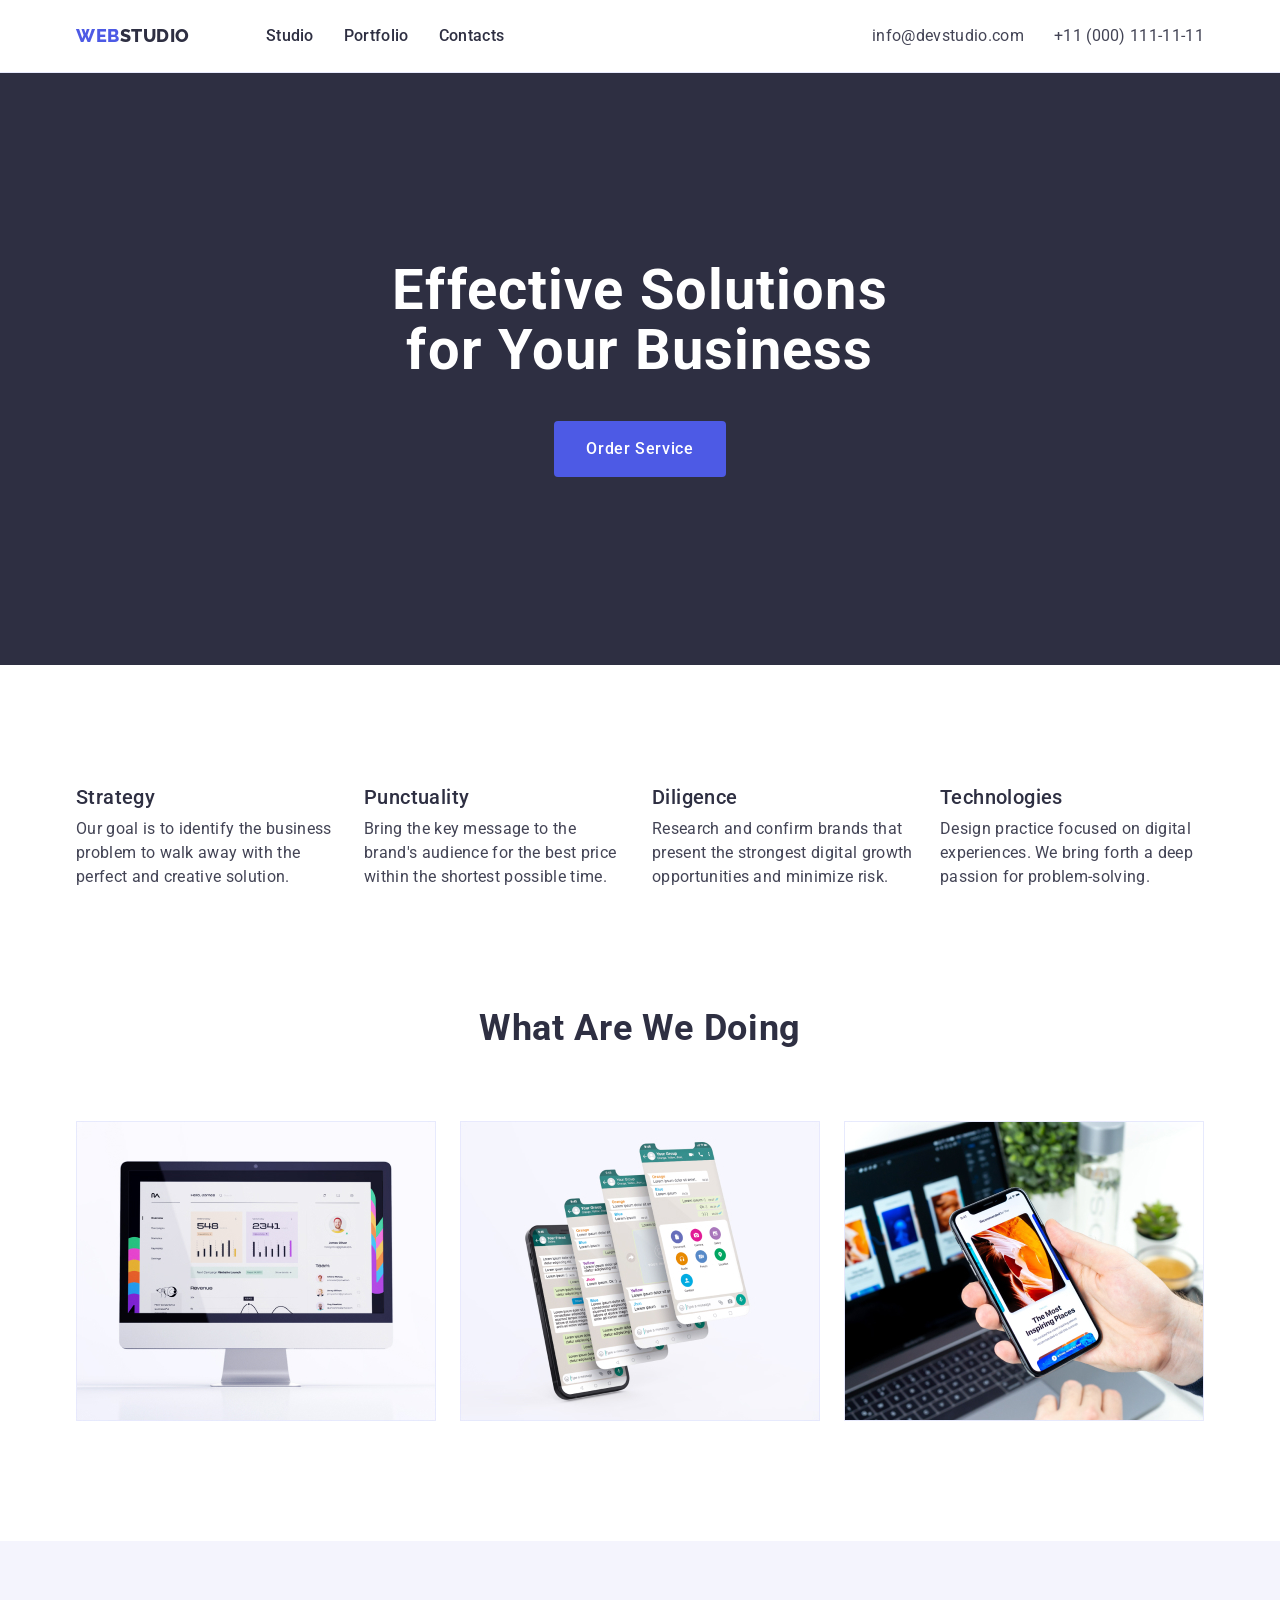
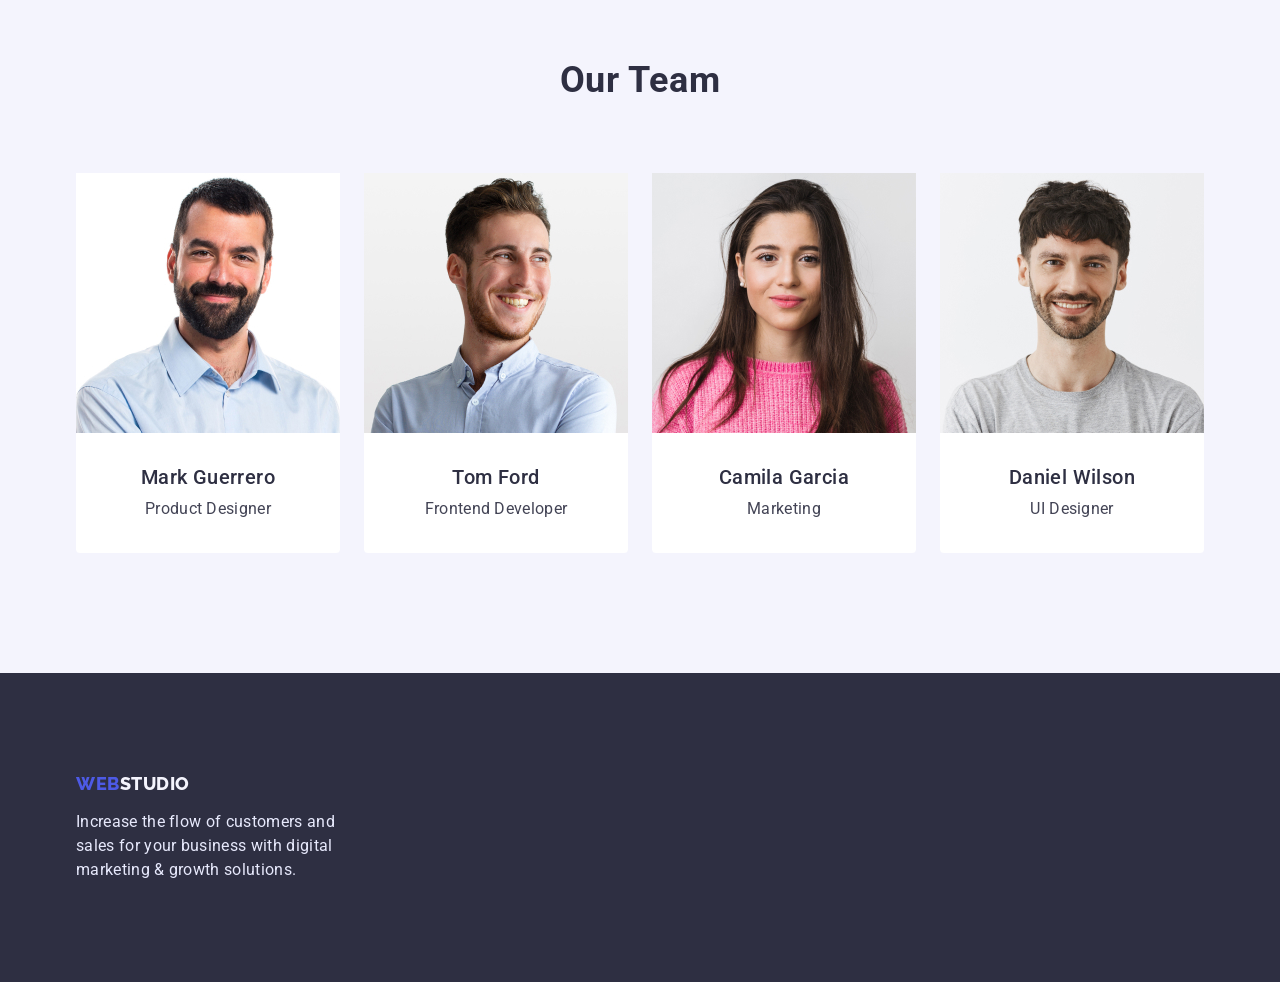
==== index.html @ c713b7e7 "0.1" ====
<!DOCTYPE html>
<html lang="en">
  <head>
    <meta charset="UTF-8" />
    <meta http-equiv="X-UA-Compatible" content="IE=edge" />
    <meta name="viewport" content="width=device-width, initial-scale=1.0" />
    <title>goit-markup-hw-03</title>
    <link rel="preconnect" href="https://fonts.googleapis.com" />
    <link rel="preconnect" href="https://fonts.gstatic.com" crossorigin />
    <link
      href="https://fonts.googleapis.com/css2?family=Raleway:wght@800&family=Roboto:wght@400;500;700;900&display=swap"
      rel="stylesheet"
    />
    <link
      rel="stylesheet"
      href="https://cdnjs.cloudflare.com/ajax/libs/modern-normalize/1.0.0/modern-normalize.min.css"
    />
    <link rel="stylesheet" href="./css/styles.css" />
  </head>
  <body>
    <!-- header -->
    <header class="header-styles header">
      <div class="container">
        <div class="header-container">
          <nav class="header-cont-nav">
            <a href="./index.html" class="logo-header"
              ><span class="logo-web">Web</span>Studio</a
            >
            <ul class="list-elements header-list-menu">
              <li>
                <a
                  href="./index.html"
                  class="navigation-link-styles header-nav-link"
                  >Studio</a
                >
              </li>
              <li>
                <a
                  href="./portfolio.html"
                  class="navigation-link-styles header-nav-link"
                  >Portfolio</a
                >
              </li>
              <li>
                <a href="" class="navigation-link-styles header-nav-link"
                  >Contacts</a
                >
              </li>
            </ul>
          </nav>
          <address>
            <ul class="list-elements header-list-menu">
              <li>
                <a href="mailto:info@devstudio.com" class="address-styles"
                  >info@devstudio.com</a
                >
              </li>
              <li>
                <a href="tel:+110001111111" class="address-styles"
                  >+11 (000) 111-11-11</a
                >
              </li>
            </ul>
          </address>
        </div>
      </div>
    </header>
    <!-- main -->
    <main>
      <!-- section one -->
      <section class="background-clr-sec-one section hero-sec-pos">
        <div class="container">
          <h1 class="hero-title">Effective Solutions for Your Business</h1>
          <button type="button" class="buttons buttons-hero-position">
            Order Service
          </button>
        </div>
      </section>
      <!-- section two -->
      <section class="section add-sec">
        <div class="container">
          <div class="section-two-container">
            <h2 class="title-section-two visually-hidden">Our advantages</h2>
            <ul class="list-elements sec-two-list">
              <li>
                <h3 class="heading-advantages title-sec-two-pos">Strategy</h3>
                <p class="description-advantages">
                  Our goal is to identify the business problem to walk away with
                  the perfect and creative solution.
                </p>
              </li>
              <li>
                <h3 class="heading-advantages title-sec-two-pos">
                  Punctuality
                </h3>
                <p class="description-advantages">
                  Bring the key message to the brand's audience for the best
                  price within the shortest possible time.
                </p>
              </li>
              <li>
                <h3 class="heading-advantages title-sec-two-pos">Diligence</h3>
                <p class="description-advantages">
                  Research and confirm brands that present the strongest digital
                  growth opportunities and minimize risk.
                </p>
              </li>
              <li>
                <h3 class="heading-advantages title-sec-two-pos">
                  Technologies
                </h3>
                <p class="description-advantages">
                  Design practice focused on digital experiences. We bring forth
                  a deep passion for problem-solving.
                </p>
              </li>
            </ul>
          </div>
        </div>
      </section>
      <!-- section three -->
      <section class="section">
        <div class="container">
          <h2 class="title-section-three">What are we doing</h2>
          <ul class="list-elements list-sec-three">
            <li>
              <img
                src="./images/rectangle-one-opt.jpg"
                alt="Web pages based on MacOS"
                width="360"
              />
            </li>
            <li>
              <img
                src="./images/rectangle-two-opt.jpg"
                alt="Mobile web pages"
                width="360"
              />
            </li>
            <li>
              <img
                src="./images/rectangle-three-opt.jpg"
                alt="Desktop web pages"
                width="360"
              />
            </li>
          </ul>
        </div>
      </section>
      <!-- section four  -->
      <section class="background-clr-sec-four section">
        <div class="container">
          <h2 class="title-section-four">Our Team</h2>
          <ul class="list-elements cards-team-list">
            <li class="team-cards-color">
              <img
                src="./images/mark-guerrero-opt.jpg"
                alt="Mark Guerrero"
                width="264"
              />
              <div class="team-cards-items">
                <h3 class="team-names">Mark Guerrero</h3>
                <p class="team-position">Product Designer</p>
              </div>
            </li>
            <li class="team-cards-color">
              <img src="./images/tom-ford-opt.jpg" alt="Tom Ford" width="264" />
              <div class="team-cards-items">
                <h3 class="team-names">Tom Ford</h3>
                <p class="team-position">Frontend Developer</p>
              </div>
            </li>
            <li class="team-cards-color">
              <img
                src="./images/camila-garcia-opt.jpg"
                alt="Camila Garcia"
                width="264"
              />
              <div class="team-cards-items">
                <h3 class="team-names">Camila Garcia</h3>
                <p class="team-position">Marketing</p>
              </div>
            </li>
            <li class="team-cards-color">
              <img
                src="./images/daniel-wilson-opt.jpg"
                alt="Daniel Wilson"
                width="264"
              />
              <div class="team-cards-items">
                <h3 class="team-names">Daniel Wilson</h3>
                <p class="team-position">UI Designer</p>
              </div>
            </li>
          </ul>
        </div>
      </section>
    </main>
    <!-- footer -->
    <footer class="background-clr-footer">
      <div class="container">
        <div class="footer-position">
          <a href="./index.html" class="logo-footer">
            <span class="logo-web">Web</span>Studio</a
          >

          <p class="footer-text">
            Increase the flow of customers and sales for your business with
            digital marketing & growth solutions.
          </p>
        </div>
      </div>
    </footer>
  </body>
</html>
---- css/styles.css ----
:root {
  --brand-background-color: #fff;
  --secondary-background-color: #2e2f42;
  --dark-logo-color: #2e2f42;
  --light-logo-color: #f4f4fd;
  --side-logo-color: #4d5ae5;
  --dark-bold-text-color: #2e2f42;
  --main-color-text: #434455;
  --hover-shift: #404bbf;
  --focus-shift: #404bbf;
  --light-text-color: #fff;
  --background-buttons-color: #4d5ae5;
  --background-color-team-cards: #fff;
  --footer-text-color: #e7e9fc;
  /* Portfolio */
  --background-btn-clr-portfolio: #f4f4fd;
  --clr-btn-portfolio: #4d5ae5;
}
/* body styles */
body {
  font-family: "Roboto", sans-serif;
  font-size: 16px;
  background-color: var(--brand-background-color);
  color: var(--main-color-text);
}

/* visually-hidden */
.visually-hidden {
  position: absolute;
  white-space: nowrap;
  width: 1px;
  height: 1px;
  overflow: hidden;
  border: 0;
  padding: 0;
  clip: rect(0 0 0 0);
  clip-path: inset(50%);
  margin: -1px;
}
/* header */

/* logo */
.logo-header {
  font-family: "Raleway", sans-serif;
  font-weight: 800;
  font-size: 18px;
  line-height: 1.33;
  color: var(--dark-logo-color);
  text-decoration: none;
  text-transform: uppercase;
  letter-spacing: 0.03em;
}
.logo-web {
  color: var(--side-logo-color);
}
.logo-footer {
  font-family: "Raleway", sans-serif;
  font-weight: 800;
  font-size: 18px;
  line-height: 1.17;
  color: var(--light-logo-color);
  text-decoration: none;
  text-transform: uppercase;
  letter-spacing: 0.03em;
}
/* list-elements */
.list-elements {
  list-style-type: none;
}
/* navigation-links */
.navigation-link-styles {
  color: var(--dark-bold-text-color);
  text-decoration: none;
  font-weight: 500;
  line-height: 1.5;
  letter-spacing: 0.02em;
}
.navigation-link-styles:hover {
  color: var(--hover-shift);
}
.navigation-link-styles:focus {
  color: var(--focus-shift);
}
/* header-address */
.address-styles {
  color: var(--main-color-text);
  font-style: normal;
  text-decoration: none;
  line-height: 1.5;
  letter-spacing: 0.02em;
}
.address-styles:hover {
  color: var(--hover-shift);
}
.address-styles:focus {
  color: var(--focus-shift);
}
/* section one */
.background-clr-sec-one {
  background-color: var(--secondary-background-color);
}
.hero-title {
  font-size: 56px;
  line-height: 1.07;
  font-weight: 700;
  color: var(--light-text-color);
  letter-spacing: 0.02em;
}
.buttons {
  background-color: var(--background-buttons-color);
  border-radius: 4px;
  border: none;
  color: var(--light-text-color);
  font-family: "Roboto", sans-serif;
  font-style: normal;
  font-size: 16px;
  line-height: 1.5;
  font-weight: 500;
  cursor: pointer;
  letter-spacing: 0.04em;
}
.buttons:hover {
  background-color: var(--hover-shift);
}
.buttons:focus {
  background-color: var(--focus-shift);
}
/* section two */
.title-section-two {
  font-weight: 700;
  color: var(--dark-bold-text-color);
  font-size: 36px;
  line-height: 1.11;
  text-transform: capitalize;
}
.heading-advantages {
  font-weight: 500;
  font-size: 20px;
  line-height: 1.2;
  color: var(--dark-bold-text-color);
  letter-spacing: 0.02em;
}
.description-advantages {
  letter-spacing: 0.02em;
  line-height: 1.5;
}
/* section three */
.title-section-three {
  font-weight: 700;
  color: var(--dark-bold-text-color);
  font-size: 36px;
  line-height: 1.11;
  letter-spacing: 0.02em;
  text-transform: capitalize;
}
/* section four */
.background-clr-sec-four {
  background-color: #f4f4fd;
}
.title-section-four {
  font-weight: 700;
  color: var(--dark-bold-text-color);
  font-size: 36px;
  line-height: 1.11;
  letter-spacing: 0.02em;
  text-transform: capitalize;
}
.team-names {
  font-weight: 500;
  font-size: 20px;
  line-height: 1.2;
  color: var(--dark-bold-text-color);
  letter-spacing: 0.02em;
}
.team-position {
  line-height: 1.5;
  letter-spacing: 0.02em;
}
.team-cards-color {
  background-color: var(--background-color-team-cards);
}
/* footer */
.background-clr-footer {
  background-color: var(--secondary-background-color);
}
.footer-text {
  color: var(--footer-text-color);
  letter-spacing: 0.02em;
  line-height: 1.5;
}

/* portfolio page */
.title-portfolio {
  font-weight: 700;
  color: var(--dark-bold-text-color);
  font-size: 36px;
  line-height: 1.11;
  letter-spacing: 0.02em;
}
.title-projects {
  font-weight: 500;
  font-size: 20px;
  line-height: 1.2;
  color: var(--dark-bold-text-color);
  letter-spacing: 0.02em;
}
.category-name-projects {
  letter-spacing: 0.02em;
  line-height: 1.5;
  color: var(--main-color-text);
}
.portfolio-links-cards {
  text-decoration: none;
}
.btn-portfolio {
  background-color: var(--background-btn-clr-portfolio);
  border-radius: 4px;
  border: 1px solid #e7e9fc;
  color: var(--clr-btn-portfolio);
  font-family: "Roboto", sans-serif;
  font-style: normal;
  font-size: 16px;
  line-height: 1.5;
  font-weight: 500;
  cursor: pointer;
  letter-spacing: 0.04em;
}
.btn-portfolio:hover {
  background-color: #404bbf;
  color: #fff;
  border-color: transparent;
}
.btn-portfolio:focus {
  background-color: #404bbf;
  color: #fff;
  border-color: transparent;
}

/* Location of elements on the page */

/* selectors styles */
p,
ul,
h1,
h2,
h3,
h4,
h5,
h6 {
  margin: 0;
  padding: 0;
}
/* container */
.container {
  margin: 0 auto;
  width: 100%;
  max-width: 1158px;
  padding: 0 15px;
}
.section {
  padding: 120px 0;
}
.add-sec {
  padding-bottom: 0px;
}
img {
  display: block;
  min-width: 100%;
  height: auto;
}
/* title */
.hero-title {
  margin-bottom: 48px;
}
.background-clr-sec-one {
  padding: 188px 0;
}
.title-section-three {
  margin-bottom: 72px;
}
.title-section-four {
  margin-bottom: 72px;
}
/* header-posiition */
.header {
  border-bottom: 1px solid #e7e9fc;
}
.header-container {
  display: flex;
  align-items: center;
}
.header-cont-nav {
  display: flex;
  align-items: center;
  flex-grow: 1;
  gap: 76px;
}
.header-list-menu {
  display: flex;
  gap: 30px;
}
.header-nav-link {
  padding: 24px 0;
  display: block;
}
/* hero-section-position */
.hero-title {
  margin: 0 auto;
  width: 496px;
}
.buttons-hero-position {
  margin-top: 40px;
  padding: 16px 32px;
}
.hero-sec-pos {
  text-align: center;
}
/* section-two-position */
.section-two-container {
  display: flex;
}
.sec-two-list {
  display: flex;
  gap: 24px;
}
.sec-two-list > li {
  flex-basis: calc((100% - 72px) / 4);
}
.title-sec-two-pos {
  margin-bottom: 8px;
}
/* section-three-position */
.list-sec-three {
  display: flex;
  gap: 24px;
}
.title-section-three {
  text-align: center;
}

/* section-four-position */
.title-section-four {
  text-align: center;
}
.cards-team-list {
  display: flex;
  gap: 24px;
  flex-wrap: wrap;
}
.team-cards-items {
  text-align: center;
  padding: 32px 16px;
}
.team-cards-color {
  border-radius: 0px 0px 4px 4px;
}
.team-names {
  margin-bottom: 8px;
}
/* footer-position */
.footer-text {
  width: 264px;
  margin-top: 16px;
}
.background-clr-footer {
  padding: 100px 0;
}

/* Portfolio-page*/
.portfilio-sec-pos {
  padding-top: 96px;
  padding-bottom: 120px;
}
.portfolio-list-buttons {
  display: flex;
  margin-bottom: 72px;
  gap: 24px;
  justify-content: center;
}
.btn-portfolio {
  padding: 12px 24px;
}
.portfolio-list-elem {
  display: flex;
  flex-wrap: wrap;
  row-gap: 48px;
  column-gap: 24px;
}
.port-list-elem-text {
  padding: 32px 0;
  padding-left: 16px;
  border: 1px solid #e7e9fc;
  border-top: 0px;
}
.title-projects {
  margin-bottom: 8px;
}
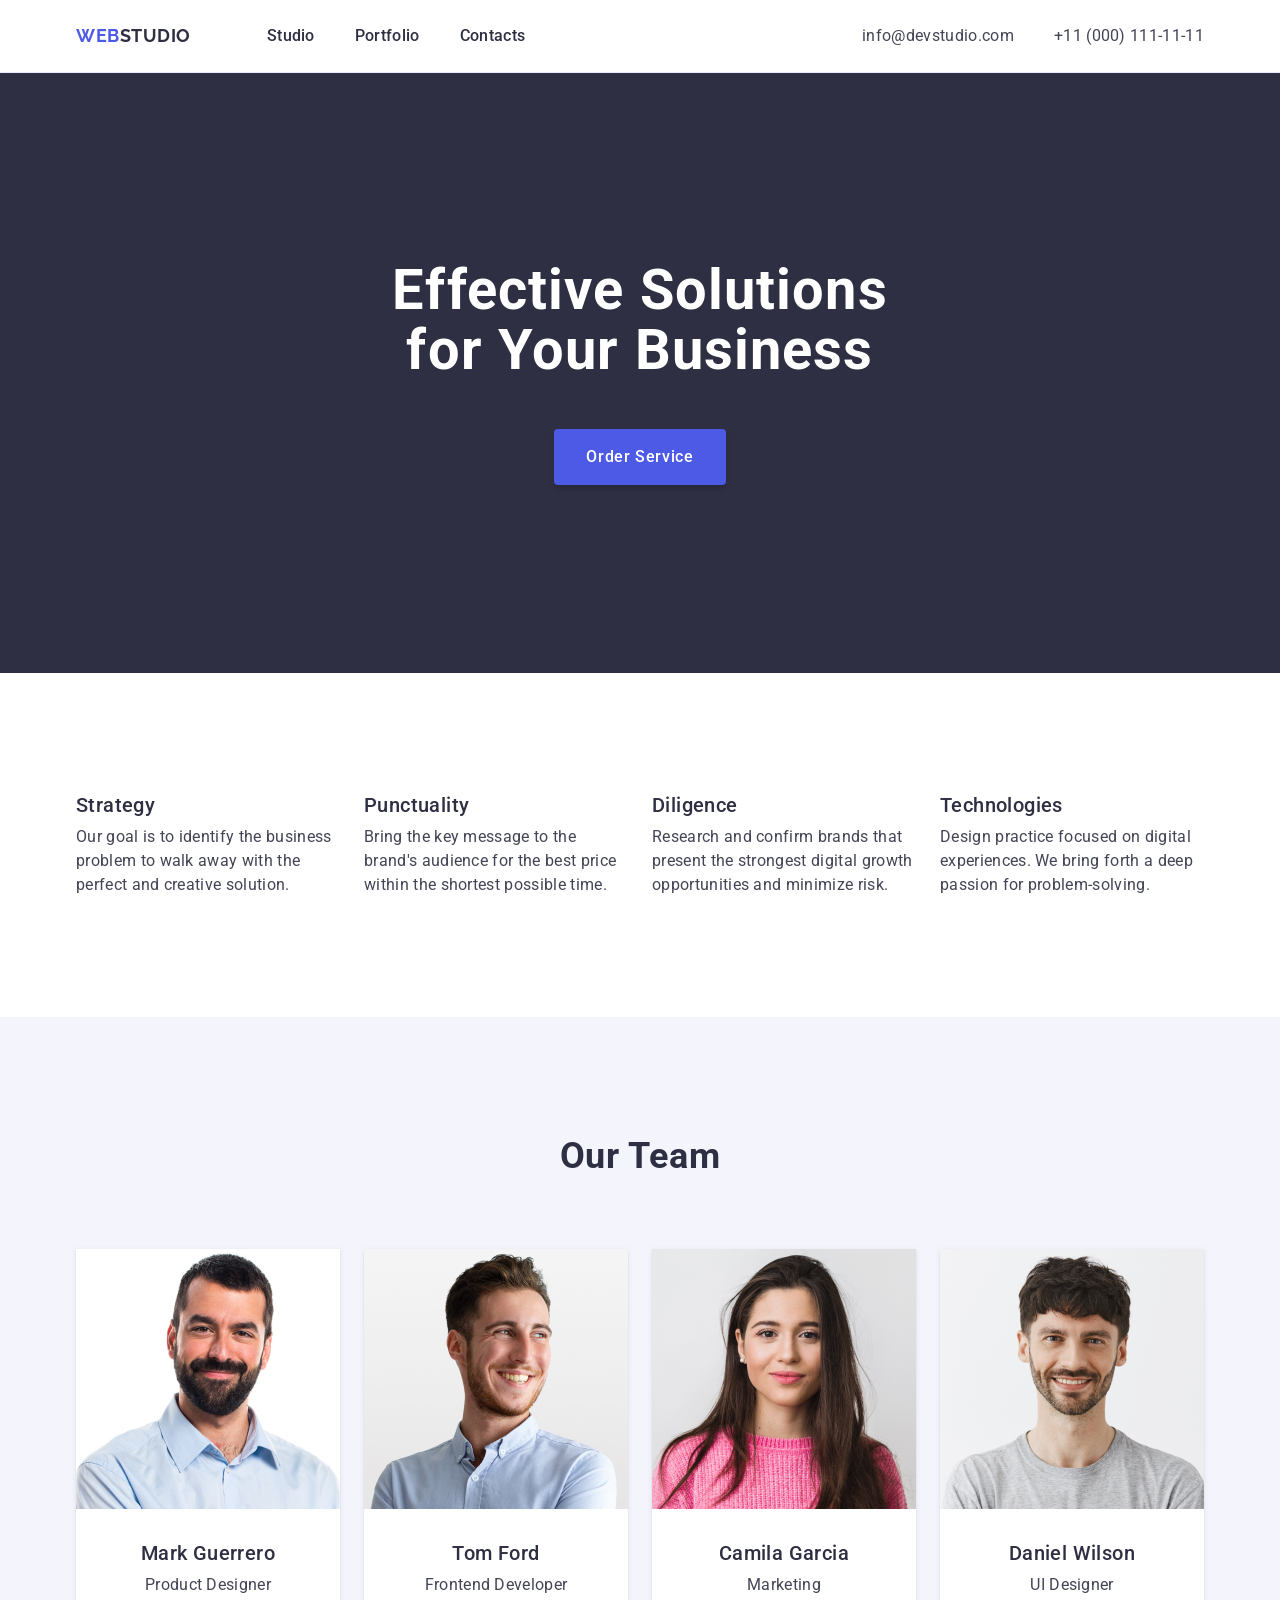
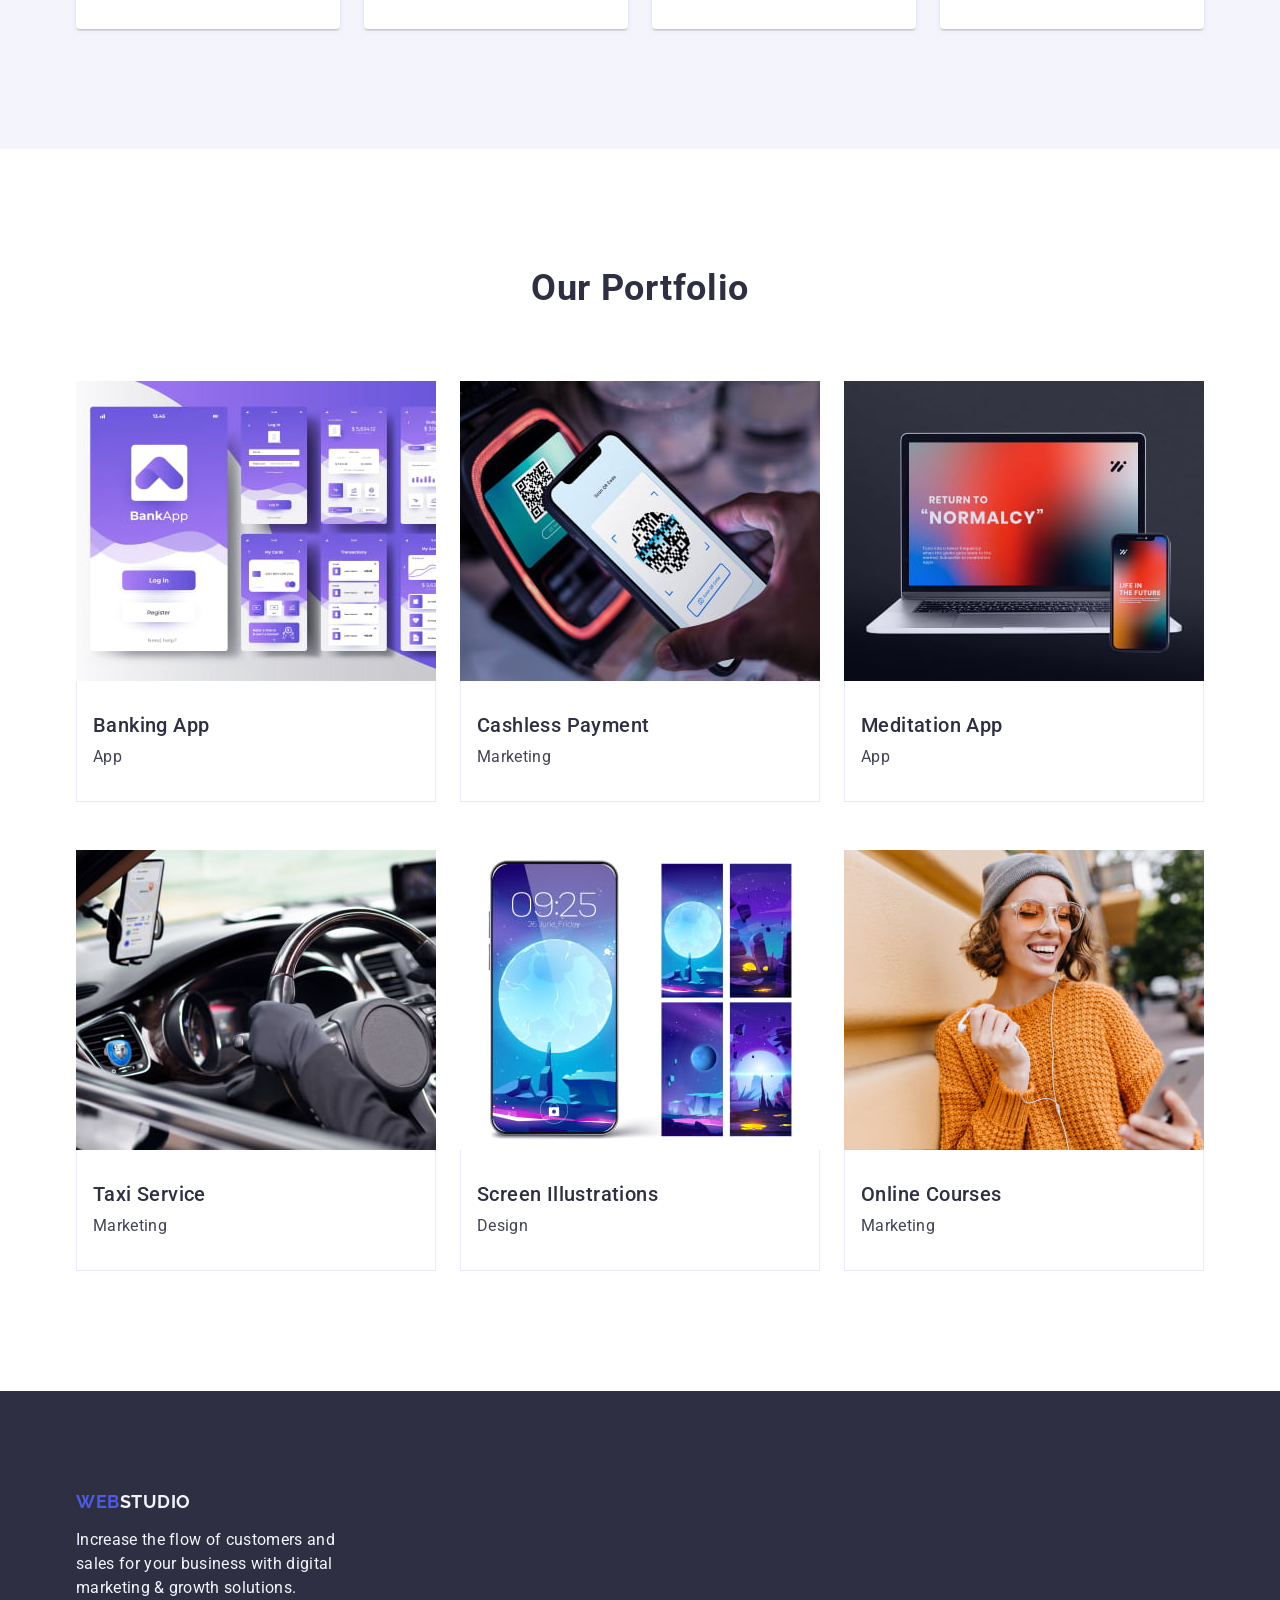
==== commit 78f41efc: "Initial commit" ====
--- a/index.html
+++ b/index.html
@@ -4,7 +4,7 @@
     <meta charset="UTF-8" />
     <meta http-equiv="X-UA-Compatible" content="IE=edge" />
     <meta name="viewport" content="width=device-width, initial-scale=1.0" />
-    <title>goit-markup-hw-03</title>
+    <title>goit-markup-hw-02</title>
     <link rel="preconnect" href="https://fonts.googleapis.com" />
     <link rel="preconnect" href="https://fonts.gstatic.com" crossorigin />
     <link
@@ -19,196 +19,226 @@
   </head>
   <body>
     <!-- header -->
-    <header class="header-styles header">
-      <div class="container">
-        <div class="header-container">
-          <nav class="header-cont-nav">
-            <a href="./index.html" class="logo-header"
-              ><span class="logo-web">Web</span>Studio</a
-            >
-            <ul class="list-elements header-list-menu">
-              <li>
-                <a
-                  href="./index.html"
-                  class="navigation-link-styles header-nav-link"
-                  >Studio</a
-                >
-              </li>
-              <li>
-                <a
-                  href="./portfolio.html"
-                  class="navigation-link-styles header-nav-link"
-                  >Portfolio</a
-                >
-              </li>
-              <li>
-                <a href="" class="navigation-link-styles header-nav-link"
-                  >Contacts</a
-                >
-              </li>
-            </ul>
-          </nav>
-          <address>
-            <ul class="list-elements header-list-menu">
-              <li>
-                <a href="mailto:info@devstudio.com" class="address-styles"
-                  >info@devstudio.com</a
-                >
-              </li>
-              <li>
-                <a href="tel:+110001111111" class="address-styles"
-                  >+11 (000) 111-11-11</a
-                >
-              </li>
-            </ul>
-          </address>
-        </div>
-      </div>
+    <header class="header-styles">
+     <div class="container header-container"> 
+    <nav class="header-nav">
+      <a href="./index.html" class="logo-header logo-style-header"
+        >Web<span class="logo-web">Studio</span></a
+      >
+      <ul class="list-elements nav-list">
+        <li>
+          <a href="./index.html" class="navigation-link-styles nav-link-list">Studio</a>
+        </li>
+        <li>
+          <a href="" class="navigation-link-styles nav-link-list"
+            >Portfolio</a
+          >
+        </li>
+        <li><a href="" class="navigation-link-styles nav-link-list">Contacts</a></li>
+      </ul>
+    </nav>
+    <address class="address-style">
+      <ul class="list-elements address-list">
+        <li>
+          <a href="mailto:info@devstudio.com" class="address-styles"
+            >info@devstudio.com</a
+          >
+        </li>
+        <li>
+          <a href="tel:+110001111111" class="address-styles"
+            >+11 (000) 111-11-11</a
+          >
+        </li>
+      </ul>
+    </address></div>
     </header>
     <!-- main -->
     <main>
       <!-- section one -->
-      <section class="background-clr-sec-one section hero-sec-pos">
+      <section class="background-clr-sec-one section-hero-position">
         <div class="container">
-          <h1 class="hero-title">Effective Solutions for Your Business</h1>
-          <button type="button" class="buttons buttons-hero-position">
-            Order Service
-          </button>
+          <h1 class="hero-title hero-margin">Effective Solutions for Your Business</h1>
+          <button type="button" class="buttons style-but">Order Service</button>
         </div>
       </section>
       <!-- section two -->
-      <section class="section add-sec">
+      <section class="section">
+        <div class="container cont-sec-two">
+          <h2 class="visually-hidden">Our advantages</h2>
+        <ul class="list-elements sec-two-list">
+          <li class="list-section-two">
+            <h3 class="heading-advantages">Strategy</h3>
+            <p class="description-advantages">
+              Our goal is to identify the business problem to walk away with the
+              perfect and creative solution.
+            </p>
+          </li>
+          <li class="list-section-two">
+            <h3 class="heading-advantages">Punctuality</h3>
+            <p class="description-advantages">
+              Bring the key message to the brand's audience for the best price
+              within the shortest possible time.
+            </p>
+          </li>
+          <li class="list-section-two">
+            <h3 class="heading-advantages">Diligence</h3>
+            <p class="description-advantages">
+              Research and confirm brands that present the strongest digital
+              growth opportunities and minimize risk.
+            </p>
+          </li>
+          <li class="list-section-two">
+            <h3 class="heading-advantages">Technologies</h3>
+            <p class="description-advantages">
+              Design practice focused on digital experiences. We bring forth a
+              deep passion for problem-solving.
+            </p>
+          </li>
+        </ul>
+        </div>
+      </section>
+      <!-- section three  -->
+      <section class="background-clr-sec-three section">
         <div class="container">
-          <div class="section-two-container">
-            <h2 class="title-section-two visually-hidden">Our advantages</h2>
-            <ul class="list-elements sec-two-list">
-              <li>
-                <h3 class="heading-advantages title-sec-two-pos">Strategy</h3>
-                <p class="description-advantages">
-                  Our goal is to identify the business problem to walk away with
-                  the perfect and creative solution.
-                </p>
-              </li>
-              <li>
-                <h3 class="heading-advantages title-sec-two-pos">
-                  Punctuality
-                </h3>
-                <p class="description-advantages">
-                  Bring the key message to the brand's audience for the best
-                  price within the shortest possible time.
-                </p>
-              </li>
-              <li>
-                <h3 class="heading-advantages title-sec-two-pos">Diligence</h3>
-                <p class="description-advantages">
-                  Research and confirm brands that present the strongest digital
-                  growth opportunities and minimize risk.
-                </p>
-              </li>
-              <li>
-                <h3 class="heading-advantages title-sec-two-pos">
-                  Technologies
-                </h3>
-                <p class="description-advantages">
-                  Design practice focused on digital experiences. We bring forth
-                  a deep passion for problem-solving.
-                </p>
-              </li>
-            </ul>
-          </div>
+          <h2 class="title-section-three sec-three-pos">Our Team</h2>
+        <ul class="list-elements list-card-team">
+          <li class="team-cards-color">
+            <img
+              src="./images/mark-guerrero-opt.jpg"
+              alt="Mark Guerrero"
+              width="264"
+            />
+            <div class="text-under-team-card">
+              <h3 class="team-names">Mark Guerrero</h3>
+              <p class="team-text">Product Designer</p>
+            </div>
+          </li>
+          <li class="team-cards-color">
+            <img src="./images/tom-ford-opt.jpg" alt="Tom Ford" width="264" />
+            <div class="text-under-team-card">
+              <h3 class="team-names">Tom Ford</h3>
+              <p class="team-text">Frontend Developer</p>
+            </div>
+          </li>
+          <li class="team-cards-color">
+            <img
+              src="./images/camila-garcia-opt.jpg"
+              alt="Camila Garcia"
+              width="264"
+            />
+            <div class="text-under-team-card">
+              <h3 class="team-names">Camila Garcia</h3>
+              <p class="team-text">Marketing</p>
+            </div>
+          </li>
+          <li class="team-cards-color">
+            <img
+              src="./images/daniel-wilson-opt.jpg"
+              alt="Daniel Wilson"
+              width="264"
+            />
+            <div class="text-under-team-card">
+              <h3 class="team-names">Daniel Wilson</h3>
+              <p class="team-text">UI Designer</p>
+            </div>
+          </li>
+        </ul>
         </div>
       </section>
-      <!-- section three -->
+      <!-- section four -->
       <section class="section">
         <div class="container">
-          <h2 class="title-section-three">What are we doing</h2>
-          <ul class="list-elements list-sec-three">
-            <li>
-              <img
-                src="./images/rectangle-one-opt.jpg"
-                alt="Web pages based on MacOS"
-                width="360"
-              />
-            </li>
-            <li>
-              <img
-                src="./images/rectangle-two-opt.jpg"
-                alt="Mobile web pages"
-                width="360"
-              />
-            </li>
-            <li>
-              <img
-                src="./images/rectangle-three-opt.jpg"
-                alt="Desktop web pages"
-                width="360"
-              />
-            </li>
-          </ul>
-        </div>
-      </section>
-      <!-- section four  -->
-      <section class="background-clr-sec-four section">
-        <div class="container">
-          <h2 class="title-section-four">Our Team</h2>
-          <ul class="list-elements cards-team-list">
-            <li class="team-cards-color">
-              <img
-                src="./images/mark-guerrero-opt.jpg"
-                alt="Mark Guerrero"
-                width="264"
-              />
-              <div class="team-cards-items">
-                <h3 class="team-names">Mark Guerrero</h3>
-                <p class="team-position">Product Designer</p>
-              </div>
-            </li>
-            <li class="team-cards-color">
-              <img src="./images/tom-ford-opt.jpg" alt="Tom Ford" width="264" />
-              <div class="team-cards-items">
-                <h3 class="team-names">Tom Ford</h3>
-                <p class="team-position">Frontend Developer</p>
-              </div>
-            </li>
-            <li class="team-cards-color">
-              <img
-                src="./images/camila-garcia-opt.jpg"
-                alt="Camila Garcia"
-                width="264"
-              />
-              <div class="team-cards-items">
-                <h3 class="team-names">Camila Garcia</h3>
-                <p class="team-position">Marketing</p>
-              </div>
-            </li>
-            <li class="team-cards-color">
-              <img
-                src="./images/daniel-wilson-opt.jpg"
-                alt="Daniel Wilson"
-                width="264"
-              />
-              <div class="team-cards-items">
-                <h3 class="team-names">Daniel Wilson</h3>
-                <p class="team-position">UI Designer</p>
-              </div>
-            </li>
-          </ul>
-        </div>
+          <h2 class="title-portfolio title-section-four">Our Portfolio</h2>
+        <ul class="list-elements portfolio-list-elem">
+          <li class="list-section-four">
+          
+              <img
+                src="./images/portfolio/project-card-one-opt.jpg"
+                alt="Banking App"
+                width="360"
+                height="300"
+              />
+              <div class="text-under-portfolio-card">
+                <h3 class="title-projects">Banking App</h3>
+                <p class="category-name-projects">App</p>
+              </div>
+        
+          </li>
+          <li class="list-section-four">
+            
+              <img
+                src="./images/portfolio/project-card-two-opt.jpg"
+                alt="Cashless Payment"
+                width="360"
+                height="300"
+              />
+              <div class="text-under-portfolio-card">
+                <h3 class="title-projects">Cashless Payment</h3>
+                <p class="category-name-projects">Marketing</p>
+              </div>
+          </li>
+          <li class="list-section-four">
+              <img
+                src="./images/portfolio/project-card-three-opt.jpg"
+                alt="Meditaion App"
+                width="360"
+                height="300"
+              />
+              <div class="text-under-portfolio-card">
+                <h3 class="title-projects">Meditation App</h3>
+                <p class="category-name-projects">App</p>
+              </div>
+          </li>
+          <li class="list-section-four">
+              <img
+                src="./images/portfolio/project-card-four-opt.jpg"
+                alt="Taxi Service"
+                width="360"
+                height="300"
+              />
+              <div class="text-under-portfolio-card">
+                <h3 class="title-projects">Taxi Service</h3>
+                <p class="category-name-projects">Marketing</p>
+              </div>
+          </li>
+          <li class="list-section-four">
+              <img
+                src="./images/portfolio/project-card-five-opt.jpg"
+                alt="Screen Illustrations"
+                width="360"
+                height="300"
+              />
+              <div class="text-under-portfolio-card">
+                <h3 class="title-projects">Screen Illustrations</h3>
+                <p class="category-name-projects">Design</p>
+              </div>
+          </li>
+          <li class="list-section-four">
+              <img
+                src="./images/portfolio/project-card-six-opt.jpg"
+                alt="Online Courses"
+                width="360"
+                height="300"
+              />
+              <div class="text-under-portfolio-card">
+                <h3 class="title-projects">Online Courses</h3>
+                <p class="category-name-projects">Marketing</p>
+              </div>
+        </ul>
+       </div>
       </section>
     </main>
     <!-- footer -->
-    <footer class="background-clr-footer">
+    <footer class="background-clr-footer footer-pos">
       <div class="container">
-        <div class="footer-position">
-          <a href="./index.html" class="logo-footer">
-            <span class="logo-web">Web</span>Studio</a
-          >
-
+        <a href="./index.html" class="logo-footer footer-logo-pos">
+          Web<span class="logo-web-footer">Studio</span></a
+          >
+    
           <p class="footer-text">
-            Increase the flow of customers and sales for your business with
-            digital marketing & growth solutions.
+            Increase the flow of customers and sales for your business with digital
+            marketing & growth solutions.
           </p>
-        </div>
       </div>
     </footer>
   </body>
--- a/css/styles.css
+++ b/css/styles.css
@@ -1,9 +1,9 @@
 :root {
   --brand-background-color: #fff;
   --secondary-background-color: #2e2f42;
-  --dark-logo-color: #2e2f42;
-  --light-logo-color: #f4f4fd;
-  --side-logo-color: #4d5ae5;
+  --dark-logo-color: #4d5ae5;
+  --light-logo-color: #4d5ae5;
+  --side-logo-color: #2e2f42;
   --dark-bold-text-color: #2e2f42;
   --main-color-text: #434455;
   --hover-shift: #404bbf;
@@ -11,48 +11,361 @@
   --light-text-color: #fff;
   --background-buttons-color: #4d5ae5;
   --background-color-team-cards: #fff;
-  --footer-text-color: #e7e9fc;
+  --footer-text-color: #F4F4FD;
   /* Portfolio */
   --background-btn-clr-portfolio: #f4f4fd;
   --clr-btn-portfolio: #4d5ae5;
 }
-/* body styles */
+/* body styles */ 
 body {
   font-family: "Roboto", sans-serif;
   font-size: 16px;
   background-color: var(--brand-background-color);
   color: var(--main-color-text);
 }
-
 /* visually-hidden */
 .visually-hidden {
   position: absolute;
-  white-space: nowrap;
   width: 1px;
   height: 1px;
-  overflow: hidden;
+  margin: -1px;
   border: 0;
   padding: 0;
+  white-space: nowrap;
+  clip-path: inset(100%);
   clip: rect(0 0 0 0);
-  clip-path: inset(50%);
-  margin: -1px;
+  overflow: hidden;
 }
 /* header */
 
+.header-styles {
+  border-bottom: 1px solid #e7e9fc
+}
+
+.header-nav {
+  display: flex;
+  align-items: center;
+}
+.header-container {
+  display: flex;
+  align-items: center;
+}
+
+.nav-list {
+  display: flex;
+  align-items: center;
+  gap: 40px;
+}
+
+.address-list {
+  display: flex;
+  align-items: center;
+  gap: 40px;
+}
+
+.logo-style-header {
+  padding: 24px 0;
+  margin-right: 76px;
+}
+
+.nav-link-list {
+  display: block;
+  padding: 24px 0;
+}
+
+/* Location of elements on the page */
+
+p,
+h1,
+h2,
+h3,
+h4,
+h5,
+h6 {
+  margin: 0;
+}
+
+ul {
+  margin: 0;
+  padding-left: 0;
+}
+
+img {
+  display: block;
+}
+
+.container { 
+  max-width: 1158px; 
+  padding-left: 15px; 
+  padding-right: 15px; 
+  margin-left: auto;
+  margin-right: auto; 
+  }
+
+  .section {
+    padding: 120px 0; 
+  }
+  
 /* logo */
 .logo-header {
   font-family: "Raleway", sans-serif;
-  font-weight: 800;
+  font-weight: 700;
   font-size: 18px;
-  line-height: 1.33;
+  line-height: 1.17;
   color: var(--dark-logo-color);
   text-decoration: none;
   text-transform: uppercase;
   letter-spacing: 0.03em;
 }
+/* address style */
+.address-style {
+  font-style: normal;
+  margin-left: auto;
+}
 .logo-web {
   color: var(--side-logo-color);
 }
+.logo-web-footer {
+  color: #f4f4fd
+}
+
+/* list-elements */
+.list-elements {
+  list-style-type: none;
+}
+/* navigation-links */
+.navigation-link-styles {
+  color: var(--dark-bold-text-color);
+  text-decoration: none;
+  font-weight: 500;
+  line-height: 1.5;
+  letter-spacing: 0.02em;
+}
+.navigation-link-styles:hover {
+  color: var(--hover-shift);
+}
+.navigation-link-styles:focus {
+  color: var(--focus-shift);
+}
+/* header-address */
+.address-styles {
+  color: var(--main-color-text);
+  font-style: normal;
+  text-decoration: none;
+  line-height: 1.5;
+  letter-spacing: 0.02em;
+  display: block;
+  padding: 24px 0;
+}
+.address-styles:hover {
+  color: var(--hover-shift);
+}
+.address-styles:focus {
+  color: var(--focus-shift);
+}
+/* section one */
+
+.section-hero-position {
+  padding-top: 188px;
+  padding-bottom: 188px;
+}
+
+.background-clr-sec-one {
+  background-color: var(--secondary-background-color);
+}
+.hero-title {
+  font-size: 56px;
+  line-height: 1.07;
+  font-weight: 700;
+  color: var(--light-text-color);
+  letter-spacing: 0.02em;
+  text-align: center
+  }
+
+  .hero-margin {
+    max-width: 496px;
+    margin-left: auto;
+    margin-right: auto;
+  }
+
+  /* button-hero section */
+.buttons {
+  background-color: var(--background-buttons-color);
+  color: var(--light-text-color);
+  font-family: "Roboto", sans-serif;
+  font-style: normal;
+  font-size: 16px;
+  line-height: 1.5;
+  font-weight: 500;
+  cursor: pointer;
+  letter-spacing: 0.04em;
+}
+.buttons:hover {
+  background-color: var(--hover-shift);
+}
+.buttons:focus {
+  background-color: var(--focus-shift);
+}
+
+.style-but {
+  display: block;
+ margin-left: auto;
+ margin-right: auto;
+ margin-top: 48px;
+ padding: 16px 32px;
+ border-radius: 4px;
+ box-shadow: 0 4px 4px 0 rgba(0, 0, 0, 0.15);
+ border:transparent;
+ min-width: 169px;
+}
+
+
+/* section two */
+
+/* .title-section-two {
+  font-weight: 700;
+  color: var(--dark-bold-text-color);
+  font-size: 36px;
+  line-height: 1.11;
+  text-transform: capitalize;
+  margin-bottom: 2px;
+} */
+
+.heading-advantages {
+  font-weight: 500;
+  font-size: 20px;
+  line-height: 1.2;
+  color: var(--dark-bold-text-color);
+  letter-spacing: 0.02em;
+  margin-bottom: 8px;
+}
+.description-advantages {
+  letter-spacing: 0.02em;
+  line-height: 1.5;
+}
+
+.sec-two-list {
+  display: flex;
+  gap: 24px;
+}
+
+.sec-two-list > li {
+  flex-basis: calc((100% - 72px) / 4);
+}
+
+.cont-sec-two {
+  display: flex;
+} 
+
+
+/* section three Our team */
+.background-clr-sec-three {
+  background-color: #f4f4fd;
+}
+.title-section-three {
+  font-weight: 700;
+  color: var(--dark-bold-text-color);
+  font-size: 36px;
+  line-height: 1.11;
+  letter-spacing: 0.02em;
+  text-transform: capitalize;
+  text-align: center 
+}
+
+.team-cards-color {
+  border-radius: 0 0 4px 4px;
+  box-shadow: 0 2px 1px 0 rgba(46, 47, 66, 0.08), 0 1px 1px 0 rgba(46, 47, 66, 0.16), 0 1px 6px 0 rgba(46, 47, 66, 0.08);
+}
+
+.sec-three-pos {
+margin-bottom: 72px;
+}
+
+.team-names {
+  font-weight: 500;
+  font-size: 20px;
+  line-height: 1.2;
+  color: var(--dark-bold-text-color);
+  letter-spacing: 0.02em;
+  margin-bottom: 8px;
+}
+.team-text {
+  line-height: 1.5;
+  letter-spacing: 0.02em;
+}
+
+.text-under-team-card {
+padding: 32px 0px;
+text-align: center;
+background-color: #fff;
+border-radius: 0 0 4px 4px;
+}
+
+.list-card-team {
+  display: flex;
+  gap: 24px;
+}
+
+.list-card-team > li {
+  flex-basis: calc((100% - 72px) / 4);
+}
+
+/* section four portfolio page */
+.title-portfolio {
+  font-weight: 700;
+  color: var(--dark-bold-text-color);
+  font-size: 36px;
+  line-height: 1.11;
+  letter-spacing: 0.02em;
+  text-align: center;
+}
+
+.portfolio-list-elem {
+  display: flex;
+  flex-wrap: wrap;
+  row-gap: 48px;
+  column-gap: 24px;
+}
+
+.title-projects {
+  font-weight: 500;
+  font-size: 20px;
+  line-height: 1.2;
+  color: var(--dark-bold-text-color);
+  letter-spacing: 0.02em;
+  margin-bottom: 8px;
+}
+.category-name-projects {
+  letter-spacing: 0.02em;
+  line-height: 1.5;
+  color: var(--main-color-text);
+}
+
+.title-section-four {
+  margin-bottom: 72px;
+}
+
+.text-under-portfolio-card {
+  padding: 32px 16px;
+  border-left: 1px solid #e7e9fc;
+  border-right: 1px solid #e7e9fc;
+  border-bottom: 1px solid #e7e9fc;
+}
+
+
+
+/* footer */
+.background-clr-footer {
+  background-color: var(--secondary-background-color);
+}
+.footer-text {
+  color: var(--footer-text-color);
+  letter-spacing: 0.02em;
+  line-height: 1.5;
+  width: 264px;
+}
+
+/* logo footer */
 .logo-footer {
   font-family: "Raleway", sans-serif;
   font-weight: 800;
@@ -62,336 +375,14 @@
   text-decoration: none;
   text-transform: uppercase;
   letter-spacing: 0.03em;
-}
-/* list-elements */
-.list-elements {
-  list-style-type: none;
-}
-/* navigation-links */
-.navigation-link-styles {
-  color: var(--dark-bold-text-color);
-  text-decoration: none;
-  font-weight: 500;
-  line-height: 1.5;
-  letter-spacing: 0.02em;
-}
-.navigation-link-styles:hover {
-  color: var(--hover-shift);
-}
-.navigation-link-styles:focus {
-  color: var(--focus-shift);
-}
-/* header-address */
-.address-styles {
-  color: var(--main-color-text);
-  font-style: normal;
-  text-decoration: none;
-  line-height: 1.5;
-  letter-spacing: 0.02em;
-}
-.address-styles:hover {
-  color: var(--hover-shift);
-}
-.address-styles:focus {
-  color: var(--focus-shift);
-}
-/* section one */
-.background-clr-sec-one {
-  background-color: var(--secondary-background-color);
-}
-.hero-title {
-  font-size: 56px;
-  line-height: 1.07;
-  font-weight: 700;
-  color: var(--light-text-color);
-  letter-spacing: 0.02em;
-}
-.buttons {
-  background-color: var(--background-buttons-color);
-  border-radius: 4px;
-  border: none;
-  color: var(--light-text-color);
-  font-family: "Roboto", sans-serif;
-  font-style: normal;
-  font-size: 16px;
-  line-height: 1.5;
-  font-weight: 500;
-  cursor: pointer;
-  letter-spacing: 0.04em;
-}
-.buttons:hover {
-  background-color: var(--hover-shift);
-}
-.buttons:focus {
-  background-color: var(--focus-shift);
-}
-/* section two */
-.title-section-two {
-  font-weight: 700;
-  color: var(--dark-bold-text-color);
-  font-size: 36px;
-  line-height: 1.11;
-  text-transform: capitalize;
-}
-.heading-advantages {
-  font-weight: 500;
-  font-size: 20px;
-  line-height: 1.2;
-  color: var(--dark-bold-text-color);
-  letter-spacing: 0.02em;
-}
-.description-advantages {
-  letter-spacing: 0.02em;
-  line-height: 1.5;
-}
-/* section three */
-.title-section-three {
-  font-weight: 700;
-  color: var(--dark-bold-text-color);
-  font-size: 36px;
-  line-height: 1.11;
-  letter-spacing: 0.02em;
-  text-transform: capitalize;
-}
-/* section four */
-.background-clr-sec-four {
-  background-color: #f4f4fd;
-}
-.title-section-four {
-  font-weight: 700;
-  color: var(--dark-bold-text-color);
-  font-size: 36px;
-  line-height: 1.11;
-  letter-spacing: 0.02em;
-  text-transform: capitalize;
-}
-.team-names {
-  font-weight: 500;
-  font-size: 20px;
-  line-height: 1.2;
-  color: var(--dark-bold-text-color);
-  letter-spacing: 0.02em;
-}
-.team-position {
-  line-height: 1.5;
-  letter-spacing: 0.02em;
-}
-.team-cards-color {
-  background-color: var(--background-color-team-cards);
-}
-/* footer */
-.background-clr-footer {
-  background-color: var(--secondary-background-color);
-}
-.footer-text {
-  color: var(--footer-text-color);
-  letter-spacing: 0.02em;
-  line-height: 1.5;
-}
-
-/* portfolio page */
-.title-portfolio {
-  font-weight: 700;
-  color: var(--dark-bold-text-color);
-  font-size: 36px;
-  line-height: 1.11;
-  letter-spacing: 0.02em;
-}
-.title-projects {
-  font-weight: 500;
-  font-size: 20px;
-  line-height: 1.2;
-  color: var(--dark-bold-text-color);
-  letter-spacing: 0.02em;
-}
-.category-name-projects {
-  letter-spacing: 0.02em;
-  line-height: 1.5;
-  color: var(--main-color-text);
-}
-.portfolio-links-cards {
-  text-decoration: none;
-}
-.btn-portfolio {
-  background-color: var(--background-btn-clr-portfolio);
-  border-radius: 4px;
-  border: 1px solid #e7e9fc;
-  color: var(--clr-btn-portfolio);
-  font-family: "Roboto", sans-serif;
-  font-style: normal;
-  font-size: 16px;
-  line-height: 1.5;
-  font-weight: 500;
-  cursor: pointer;
-  letter-spacing: 0.04em;
-}
-.btn-portfolio:hover {
-  background-color: #404bbf;
-  color: #fff;
-  border-color: transparent;
-}
-.btn-portfolio:focus {
-  background-color: #404bbf;
-  color: #fff;
-  border-color: transparent;
-}
-
-/* Location of elements on the page */
-
-/* selectors styles */
-p,
-ul,
-h1,
-h2,
-h3,
-h4,
-h5,
-h6 {
-  margin: 0;
-  padding: 0;
-}
-/* container */
-.container {
-  margin: 0 auto;
-  width: 100%;
-  max-width: 1158px;
-  padding: 0 15px;
-}
-.section {
-  padding: 120px 0;
-}
-.add-sec {
-  padding-bottom: 0px;
-}
-img {
-  display: block;
-  min-width: 100%;
-  height: auto;
-}
-/* title */
-.hero-title {
-  margin-bottom: 48px;
-}
-.background-clr-sec-one {
-  padding: 188px 0;
-}
-.title-section-three {
-  margin-bottom: 72px;
-}
-.title-section-four {
-  margin-bottom: 72px;
-}
-/* header-posiition */
-.header {
-  border-bottom: 1px solid #e7e9fc;
-}
-.header-container {
-  display: flex;
-  align-items: center;
-}
-.header-cont-nav {
-  display: flex;
-  align-items: center;
-  flex-grow: 1;
-  gap: 76px;
-}
-.header-list-menu {
-  display: flex;
-  gap: 30px;
-}
-.header-nav-link {
-  padding: 24px 0;
-  display: block;
-}
-/* hero-section-position */
-.hero-title {
-  margin: 0 auto;
-  width: 496px;
-}
-.buttons-hero-position {
-  margin-top: 40px;
-  padding: 16px 32px;
-}
-.hero-sec-pos {
-  text-align: center;
-}
-/* section-two-position */
-.section-two-container {
-  display: flex;
-}
-.sec-two-list {
-  display: flex;
-  gap: 24px;
-}
-.sec-two-list > li {
-  flex-basis: calc((100% - 72px) / 4);
-}
-.title-sec-two-pos {
-  margin-bottom: 8px;
-}
-/* section-three-position */
-.list-sec-three {
-  display: flex;
-  gap: 24px;
-}
-.title-section-three {
-  text-align: center;
-}
-
-/* section-four-position */
-.title-section-four {
-  text-align: center;
-}
-.cards-team-list {
-  display: flex;
-  gap: 24px;
-  flex-wrap: wrap;
-}
-.team-cards-items {
-  text-align: center;
-  padding: 32px 16px;
-}
-.team-cards-color {
-  border-radius: 0px 0px 4px 4px;
-}
-.team-names {
-  margin-bottom: 8px;
-}
-/* footer-position */
-.footer-text {
-  width: 264px;
-  margin-top: 16px;
-}
-.background-clr-footer {
+  font-weight: 700
+}
+
+.footer-pos {
   padding: 100px 0;
 }
 
-/* Portfolio-page*/
-.portfilio-sec-pos {
-  padding-top: 96px;
-  padding-bottom: 120px;
-}
-.portfolio-list-buttons {
-  display: flex;
-  margin-bottom: 72px;
-  gap: 24px;
-  justify-content: center;
-}
-.btn-portfolio {
-  padding: 12px 24px;
-}
-.portfolio-list-elem {
-  display: flex;
-  flex-wrap: wrap;
-  row-gap: 48px;
-  column-gap: 24px;
-}
-.port-list-elem-text {
-  padding: 32px 0;
-  padding-left: 16px;
-  border: 1px solid #e7e9fc;
-  border-top: 0px;
-}
-.title-projects {
-  margin-bottom: 8px;
-}
+.footer-logo-pos {
+  display: inline-block;
+  margin-bottom: 16px;
+}
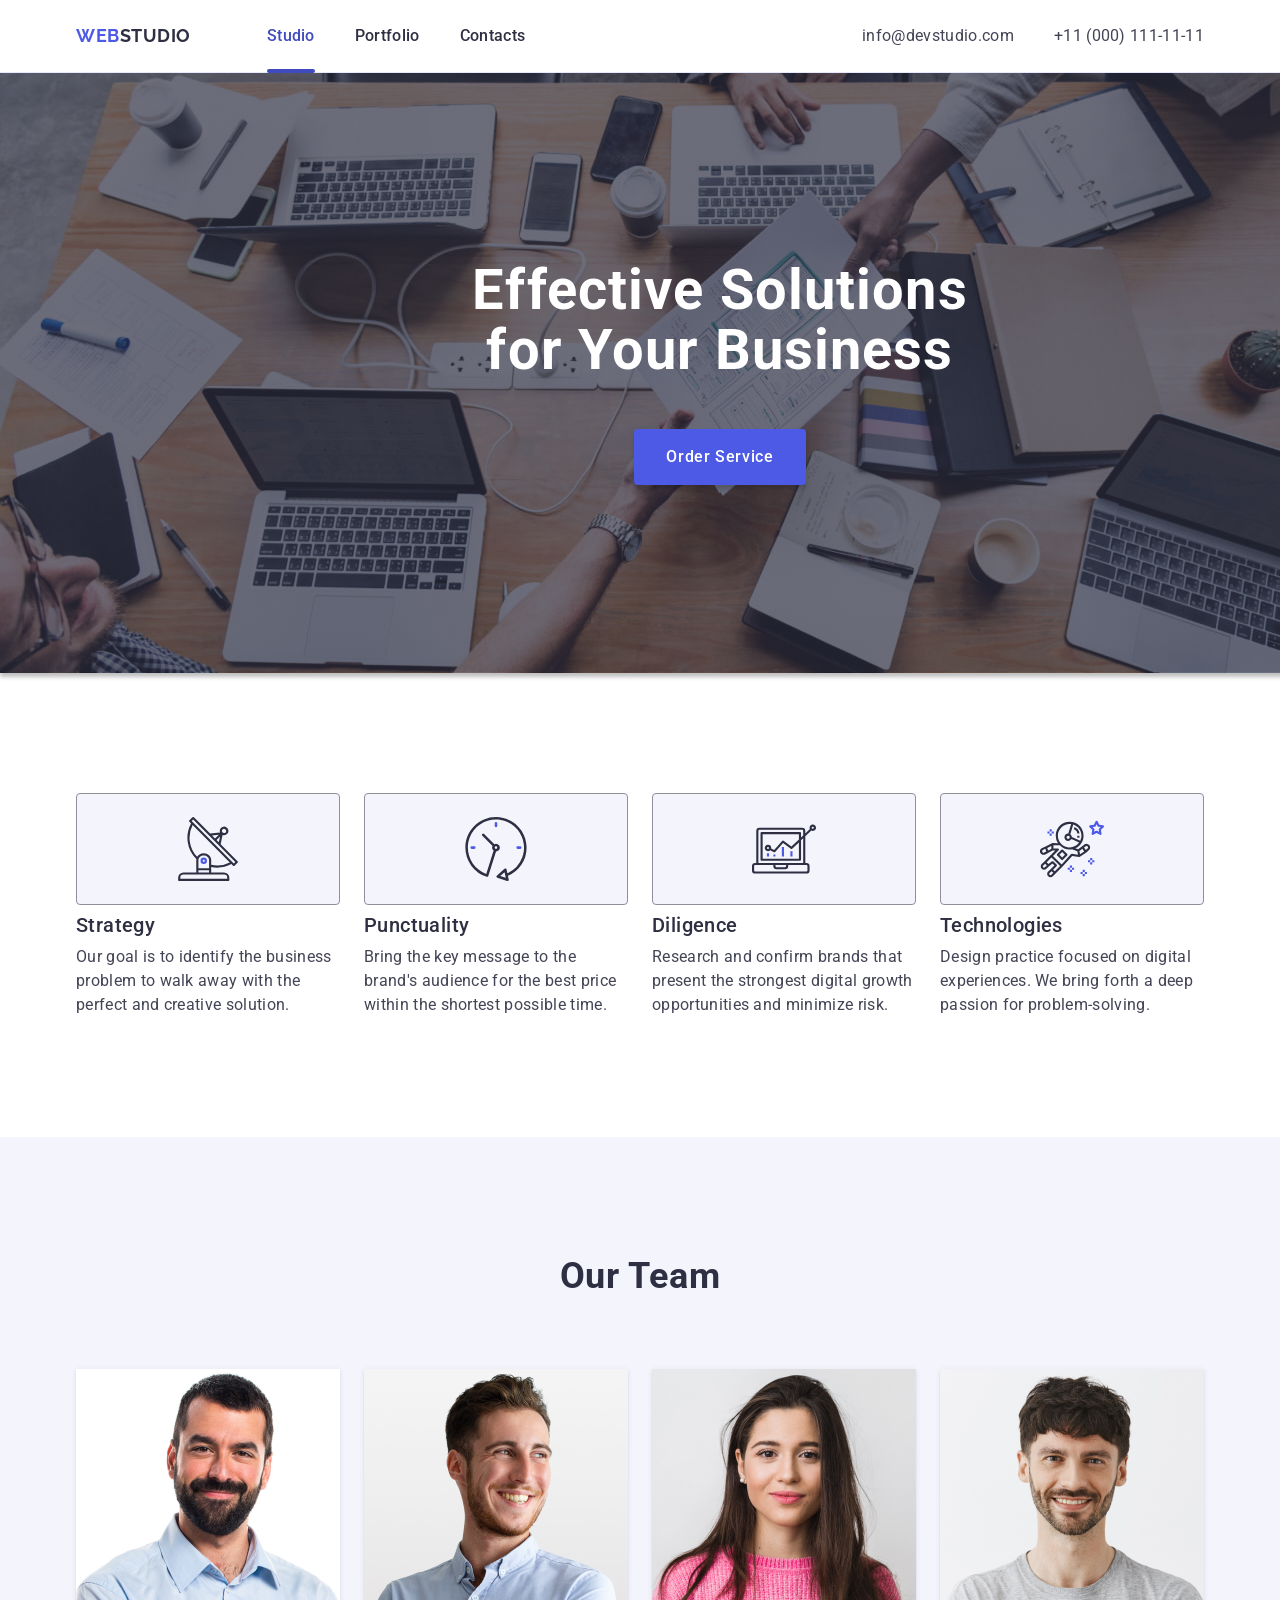
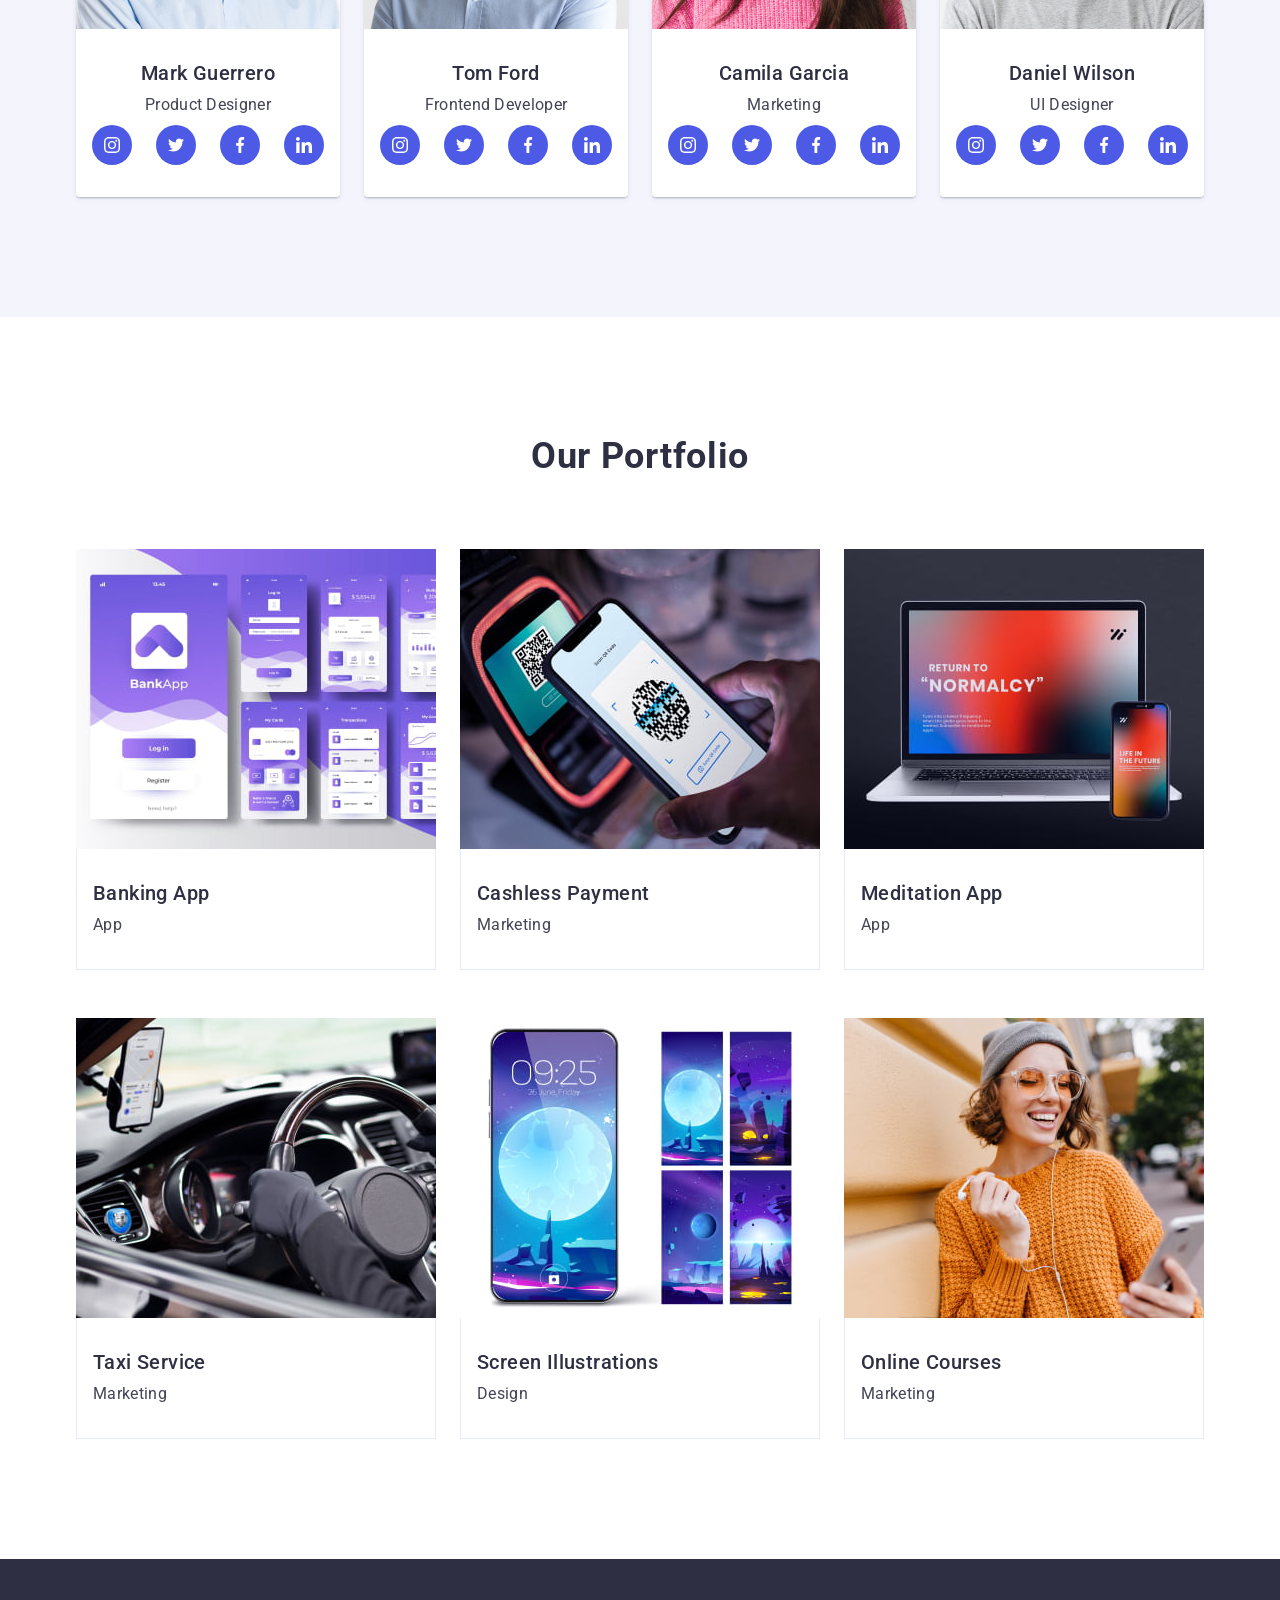
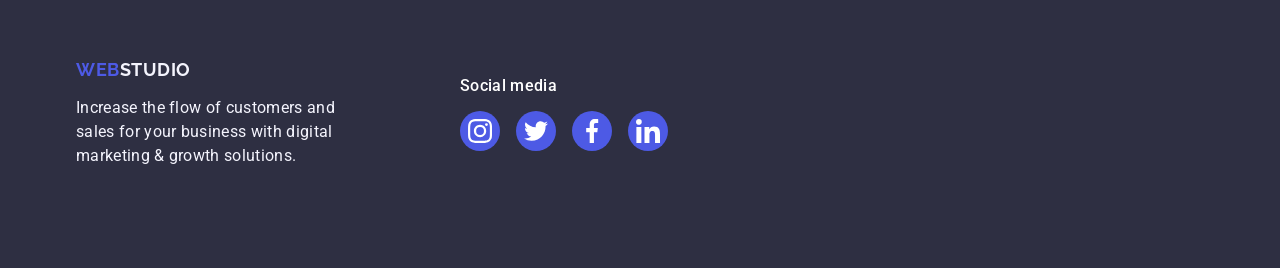
==== commit 06ba2124: "4.1. дз 4" ====
--- a/index.html
+++ b/index.html
@@ -20,44 +20,55 @@
   <body>
     <!-- header -->
     <header class="header-styles">
-     <div class="container header-container"> 
-    <nav class="header-nav">
-      <a href="./index.html" class="logo-header logo-style-header"
-        >Web<span class="logo-web">Studio</span></a
-      >
-      <ul class="list-elements nav-list">
-        <li>
-          <a href="./index.html" class="navigation-link-styles nav-link-list">Studio</a>
-        </li>
-        <li>
-          <a href="" class="navigation-link-styles nav-link-list"
-            >Portfolio</a
+      <div class="container header-container">
+        <nav class="header-nav">
+          <a href="./index.html" class="logo-header logo-style-header"
+            >Web<span class="logo-web">Studio</span></a
           >
-        </li>
-        <li><a href="" class="navigation-link-styles nav-link-list">Contacts</a></li>
-      </ul>
-    </nav>
-    <address class="address-style">
-      <ul class="list-elements address-list">
-        <li>
-          <a href="mailto:info@devstudio.com" class="address-styles"
-            >info@devstudio.com</a
-          >
-        </li>
-        <li>
-          <a href="tel:+110001111111" class="address-styles"
-            >+11 (000) 111-11-11</a
-          >
-        </li>
-      </ul>
-    </address></div>
+          <ul class="list-elements nav-list">
+            <li>
+              <a
+                href="./index.html"
+                class="navigation-link-styles nav-link-list current-page"
+                >Studio</a
+              >
+            </li>
+            <li>
+              <a href="" class="navigation-link-styles nav-link-list"
+                >Portfolio</a
+              >
+            </li>
+            <li>
+              <a href="" class="navigation-link-styles nav-link-list"
+                >Contacts</a
+              >
+            </li>
+          </ul>
+        </nav>
+        <address class="address-style">
+          <ul class="list-elements address-list">
+            <li>
+              <a href="mailto:info@devstudio.com" class="address-styles"
+                >info@devstudio.com</a
+              >
+            </li>
+            <li>
+              <a href="tel:+110001111111" class="address-styles"
+                >+11 (000) 111-11-11</a
+              >
+            </li>
+          </ul>
+        </address>
+      </div>
     </header>
     <!-- main -->
     <main>
       <!-- section one -->
       <section class="background-clr-sec-one section-hero-position">
         <div class="container">
-          <h1 class="hero-title hero-margin">Effective Solutions for Your Business</h1>
+          <h1 class="hero-title hero-margin">
+            Effective Solutions for Your Business
+          </h1>
           <button type="button" class="buttons style-but">Order Service</button>
         </div>
       </section>
@@ -65,180 +76,432 @@
       <section class="section">
         <div class="container cont-sec-two">
           <h2 class="visually-hidden">Our advantages</h2>
-        <ul class="list-elements sec-two-list">
-          <li class="list-section-two">
-            <h3 class="heading-advantages">Strategy</h3>
-            <p class="description-advantages">
-              Our goal is to identify the business problem to walk away with the
-              perfect and creative solution.
-            </p>
-          </li>
-          <li class="list-section-two">
-            <h3 class="heading-advantages">Punctuality</h3>
-            <p class="description-advantages">
-              Bring the key message to the brand's audience for the best price
-              within the shortest possible time.
-            </p>
-          </li>
-          <li class="list-section-two">
-            <h3 class="heading-advantages">Diligence</h3>
-            <p class="description-advantages">
-              Research and confirm brands that present the strongest digital
-              growth opportunities and minimize risk.
-            </p>
-          </li>
-          <li class="list-section-two">
-            <h3 class="heading-advantages">Technologies</h3>
-            <p class="description-advantages">
-              Design practice focused on digital experiences. We bring forth a
-              deep passion for problem-solving.
-            </p>
-          </li>
-        </ul>
+          <ul class="list-elements sec-two-list">
+            <li class="list-section-two">
+              <div class="icon-container">
+                <svg width="64" height="64">
+                  <use href="./images/icon-sprite-opt.svg#icon-antenna"></use>
+                </svg>
+              </div>
+              <h3 class="heading-advantages">Strategy</h3>
+              <p class="description-advantages">
+                Our goal is to identify the business problem to walk away with
+                the perfect and creative solution.
+              </p>
+            </li>
+            <li class="list-section-two">
+              <div class="icon-container">
+                <svg width="64" height="64">
+                  <use href="./images/icon-sprite-opt.svg#icon-clock"></use>
+                </svg>
+              </div>
+              <h3 class="heading-advantages">Punctuality</h3>
+              <p class="description-advantages">
+                Bring the key message to the brand's audience for the best price
+                within the shortest possible time.
+              </p>
+            </li>
+            <li class="list-section-two">
+              <div class="icon-container">
+                <svg width="64" height="64">
+                  <use href="./images/icon-sprite-opt.svg#icon-diagram"></use>
+                </svg>
+              </div>
+              <h3 class="heading-advantages">Diligence</h3>
+              <p class="description-advantages">
+                Research and confirm brands that present the strongest digital
+                growth opportunities and minimize risk.
+              </p>
+            </li>
+            <li class="list-section-two">
+              <div class="icon-container">
+                <svg width="64" height="64">
+                  <use href="./images/icon-sprite-opt.svg#icon-astronaut"></use>
+                </svg>
+              </div>
+              <h3 class="heading-advantages">Technologies</h3>
+              <p class="description-advantages">
+                Design practice focused on digital experiences. We bring forth a
+                deep passion for problem-solving.
+              </p>
+            </li>
+          </ul>
         </div>
       </section>
       <!-- section three  -->
       <section class="background-clr-sec-three section">
         <div class="container">
           <h2 class="title-section-three sec-three-pos">Our Team</h2>
-        <ul class="list-elements list-card-team">
-          <li class="team-cards-color">
-            <img
-              src="./images/mark-guerrero-opt.jpg"
-              alt="Mark Guerrero"
-              width="264"
-            />
-            <div class="text-under-team-card">
-              <h3 class="team-names">Mark Guerrero</h3>
-              <p class="team-text">Product Designer</p>
-            </div>
-          </li>
-          <li class="team-cards-color">
-            <img src="./images/tom-ford-opt.jpg" alt="Tom Ford" width="264" />
-            <div class="text-under-team-card">
-              <h3 class="team-names">Tom Ford</h3>
-              <p class="team-text">Frontend Developer</p>
-            </div>
-          </li>
-          <li class="team-cards-color">
-            <img
-              src="./images/camila-garcia-opt.jpg"
-              alt="Camila Garcia"
-              width="264"
-            />
-            <div class="text-under-team-card">
-              <h3 class="team-names">Camila Garcia</h3>
-              <p class="team-text">Marketing</p>
-            </div>
-          </li>
-          <li class="team-cards-color">
-            <img
-              src="./images/daniel-wilson-opt.jpg"
-              alt="Daniel Wilson"
-              width="264"
-            />
-            <div class="text-under-team-card">
-              <h3 class="team-names">Daniel Wilson</h3>
-              <p class="team-text">UI Designer</p>
-            </div>
-          </li>
-        </ul>
+          <ul class="list-elements list-card-team">
+            <li class="team-cards-color">
+              <img
+                src="./images/mark-guerrero-opt.jpg"
+                alt="Mark Guerrero"
+                width="264"
+              />
+              <div class="text-under-team-card">
+                <h3 class="team-names">Mark Guerrero</h3>
+                <p class="team-text">Product Designer</p>
+
+                <ul class="list-elements team-social-media">
+                  <li class="team-social-media-item">
+                    <a href="#" class="social-media-link">
+                      <svg width="16" height="16">
+                        <use
+                          href="./images/icon-sprite-opt.svg#icon-instagram"
+                        ></use>
+                      </svg>
+                    </a>
+                  </li>
+                  <li class="team-social-media-item">
+                    <a href="#" class="social-media-link">
+                      <svg width="16" height="16">
+                        <use
+                          href="./images/icon-sprite-opt.svg#icon-twitter"
+                        ></use>
+                      </svg>
+                    </a>
+                  </li>
+                  <li class="team-social-media-item">
+                    <a href="#" class="social-media-link">
+                      <svg width="16" height="16">
+                        <use
+                          href="./images/icon-sprite-opt.svg#icon-facebook"
+                        ></use>
+                      </svg>
+                    </a>
+                  </li>
+                  <li class="team-social-media-item">
+                    <a href="#" class="social-media-link">
+                      <svg width="16" height="16">
+                        <use
+                          href="./images/icon-sprite-opt.svg#icon-linkedin"
+                        ></use>
+                      </svg>
+                    </a>
+                  </li>
+                </ul>
+              </div>
+            </li>
+            <li class="team-cards-color">
+              <img src="./images/tom-ford-opt.jpg" alt="Tom Ford" width="264" />
+              <div class="text-under-team-card">
+                <h3 class="team-names">Tom Ford</h3>
+                <p class="team-text">Frontend Developer</p>
+
+                <ul class="list-elements team-social-media">
+                  <li class="team-social-media-item">
+                    <a href="#" class="social-media-link">
+                      <svg width="16" height="16">
+                        <use
+                          href="./images/icon-sprite-opt.svg#icon-instagram"
+                        ></use>
+                      </svg>
+                    </a>
+                  </li>
+                  <li class="team-social-media-item">
+                    <a href="#" class="social-media-link">
+                      <svg width="16" height="16">
+                        <use
+                          href="./images/icon-sprite-opt.svg#icon-twitter"
+                        ></use>
+                      </svg>
+                    </a>
+                  </li>
+                  <li class="team-social-media-item">
+                    <a href="#" class="social-media-link">
+                      <svg width="16" height="16">
+                        <use
+                          href="./images/icon-sprite-opt.svg#icon-facebook"
+                        ></use>
+                      </svg>
+                    </a>
+                  </li>
+                  <li class="team-social-media-item">
+                    <a href="#" class="social-media-link">
+                      <svg width="16" height="16">
+                        <use
+                          href="./images/icon-sprite-opt.svg#icon-linkedin"
+                        ></use>
+                      </svg>
+                    </a>
+                  </li>
+                </ul>
+              </div>
+            </li>
+            <li class="team-cards-color">
+              <img
+                src="./images/camila-garcia-opt.jpg"
+                alt="Camila Garcia"
+                width="264"
+              />
+              <div class="text-under-team-card">
+                <h3 class="team-names">Camila Garcia</h3>
+                <p class="team-text">Marketing</p>
+
+                <ul class="list-elements team-social-media">
+                  <li class="team-social-media-item">
+                    <a href="#" class="social-media-link">
+                      <svg width="16" height="16">
+                        <use
+                          href="./images/icon-sprite-opt.svg#icon-instagram"
+                        ></use>
+                      </svg>
+                    </a>
+                  </li>
+                  <li class="team-social-media-item">
+                    <a href="#" class="social-media-link">
+                      <svg width="16" height="16">
+                        <use
+                          href="./images/icon-sprite-opt.svg#icon-twitter"
+                        ></use>
+                      </svg>
+                    </a>
+                  </li>
+                  <li class="team-social-media-item">
+                    <a href="#" class="social-media-link">
+                      <svg width="16" height="16">
+                        <use
+                          href="./images/icon-sprite-opt.svg#icon-facebook"
+                        ></use>
+                      </svg>
+                    </a>
+                  </li>
+                  <li class="team-social-media-item">
+                    <a href="#" class="social-media-link">
+                      <svg width="16" height="16">
+                        <use
+                          href="./images/icon-sprite-opt.svg#icon-linkedin"
+                        ></use>
+                      </svg>
+                    </a>
+                  </li>
+                </ul>
+              </div>
+            </li>
+            <li class="team-cards-color">
+              <img
+                src="./images/daniel-wilson-opt.jpg"
+                alt="Daniel Wilson"
+                width="264"
+              />
+              <div class="text-under-team-card">
+                <h3 class="team-names">Daniel Wilson</h3>
+                <p class="team-text">UI Designer</p>
+
+                <ul class="list-elements team-social-media">
+                  <li class="team-social-media-item">
+                    <a href="#" class="social-media-link">
+                      <svg width="16" height="16">
+                        <use
+                          href="./images/icon-sprite-opt.svg#icon-instagram"
+                        ></use>
+                      </svg>
+                    </a>
+                  </li>
+                  <li class="team-social-media-item">
+                    <a href="#" class="social-media-link">
+                      <svg width="16" height="16">
+                        <use
+                          href="./images/icon-sprite-opt.svg#icon-twitter"
+                        ></use>
+                      </svg>
+                    </a>
+                  </li>
+                  <li class="team-social-media-item">
+                    <a href="#" class="social-media-link">
+                      <svg width="16" height="16">
+                        <use
+                          href="./images/icon-sprite-opt.svg#icon-facebook"
+                        ></use>
+                      </svg>
+                    </a>
+                  </li>
+                  <li class="team-social-media-item">
+                    <a href="#" class="social-media-link">
+                      <svg width="16" height="16">
+                        <use
+                          href="./images/icon-sprite-opt.svg#icon-linkedin"
+                        ></use>
+                      </svg>
+                    </a>
+                  </li>
+                </ul>
+              </div>
+            </li>
+          </ul>
         </div>
       </section>
       <!-- section four -->
       <section class="section">
         <div class="container">
           <h2 class="title-portfolio title-section-four">Our Portfolio</h2>
-        <ul class="list-elements portfolio-list-elem">
-          <li class="list-section-four">
-          
-              <img
-                src="./images/portfolio/project-card-one-opt.jpg"
-                alt="Banking App"
-                width="360"
-                height="300"
-              />
+          <ul class="list-elements portfolio-list-elem">
+            <li class="list-section-four">
+              <div class="portfolio-transform">
+                <img
+                  src="./images/portfolio/project-card-one-opt.jpg"
+                  alt="Banking App"
+                  width="360"
+                  height="300"
+                />
+                <p class="portfolio-card-text">
+                  14 Stylish and User-Friendly App Design Concepts · Task
+                  Manager App · Calorie Tracker App · Exotic Fruit Ecommerce App
+                  · Cloud Storage App
+                </p>
+              </div>
               <div class="text-under-portfolio-card">
                 <h3 class="title-projects">Banking App</h3>
                 <p class="category-name-projects">App</p>
               </div>
-        
-          </li>
-          <li class="list-section-four">
-            
-              <img
-                src="./images/portfolio/project-card-two-opt.jpg"
-                alt="Cashless Payment"
-                width="360"
-                height="300"
-              />
+            </li>
+            <li class="list-section-four">
+              <div class="portfolio-transform">
+                <img
+                  src="./images/portfolio/project-card-two-opt.jpg"
+                  alt="Cashless Payment"
+                  width="360"
+                  height="300"
+                />
+                <p class="portfolio-card-text">
+                  14 Stylish and User-Friendly App Design Concepts · Task
+                  Manager App · Calorie Tracker App · Exotic Fruit Ecommerce App
+                  · Cloud Storage App
+                </p>
+              </div>
+
               <div class="text-under-portfolio-card">
                 <h3 class="title-projects">Cashless Payment</h3>
                 <p class="category-name-projects">Marketing</p>
               </div>
-          </li>
-          <li class="list-section-four">
-              <img
-                src="./images/portfolio/project-card-three-opt.jpg"
-                alt="Meditaion App"
-                width="360"
-                height="300"
-              />
+            </li>
+            <li class="list-section-four">
+              <div class="portfolio-transform">
+                <img
+                  src="./images/portfolio/project-card-three-opt.jpg"
+                  alt="Meditaion App"
+                  width="360"
+                  height="300"
+                />
+                <p class="portfolio-card-text">
+                  14 Stylish and User-Friendly App Design Concepts · Task
+                  Manager App · Calorie Tracker App · Exotic Fruit Ecommerce App
+                  · Cloud Storage App
+                </p>
+              </div>
               <div class="text-under-portfolio-card">
                 <h3 class="title-projects">Meditation App</h3>
                 <p class="category-name-projects">App</p>
               </div>
-          </li>
-          <li class="list-section-four">
-              <img
-                src="./images/portfolio/project-card-four-opt.jpg"
-                alt="Taxi Service"
-                width="360"
-                height="300"
-              />
+            </li>
+            <li class="list-section-four">
+              <div class="portfolio-transform">
+                <img
+                  src="./images/portfolio/project-card-four-opt.jpg"
+                  alt="Taxi Service"
+                  width="360"
+                  height="300"
+                />
+                <p class="portfolio-card-text">
+                  14 Stylish and User-Friendly App Design Concepts · Task
+                  Manager App · Calorie Tracker App · Exotic Fruit Ecommerce App
+                  · Cloud Storage App
+                </p>
+              </div>
               <div class="text-under-portfolio-card">
                 <h3 class="title-projects">Taxi Service</h3>
                 <p class="category-name-projects">Marketing</p>
               </div>
-          </li>
-          <li class="list-section-four">
-              <img
-                src="./images/portfolio/project-card-five-opt.jpg"
-                alt="Screen Illustrations"
-                width="360"
-                height="300"
-              />
+            </li>
+            <li class="list-section-four">
+              <div class="portfolio-transform">
+                <img
+                  src="./images/portfolio/project-card-five-opt.jpg"
+                  alt="Screen Illustrations"
+                  width="360"
+                  height="300"
+                />
+                <p class="portfolio-card-text">
+                  14 Stylish and User-Friendly App Design Concepts · Task
+                  Manager App · Calorie Tracker App · Exotic Fruit Ecommerce App
+                  · Cloud Storage App
+                </p>
+              </div>
               <div class="text-under-portfolio-card">
                 <h3 class="title-projects">Screen Illustrations</h3>
                 <p class="category-name-projects">Design</p>
               </div>
-          </li>
-          <li class="list-section-four">
-              <img
-                src="./images/portfolio/project-card-six-opt.jpg"
-                alt="Online Courses"
-                width="360"
-                height="300"
-              />
+            </li>
+            <li class="list-section-four">
+              <div class="portfolio-transform">
+                <img
+                  src="./images/portfolio/project-card-six-opt.jpg"
+                  alt="Online Courses"
+                  width="360"
+                  height="300"
+                />
+                <p class="portfolio-card-text">
+                  14 Stylish and User-Friendly App Design Concepts · Task
+                  Manager App · Calorie Tracker App · Exotic Fruit Ecommerce App
+                  · Cloud Storage App
+                </p>
+              </div>
               <div class="text-under-portfolio-card">
                 <h3 class="title-projects">Online Courses</h3>
                 <p class="category-name-projects">Marketing</p>
               </div>
-        </ul>
-       </div>
+            </li>
+          </ul>
+        </div>
       </section>
     </main>
     <!-- footer -->
     <footer class="background-clr-footer footer-pos">
-      <div class="container">
-        <a href="./index.html" class="logo-footer footer-logo-pos">
-          Web<span class="logo-web-footer">Studio</span></a
+      <div class="container footer-container-pos">
+        <div class="footer-logo-container">
+          <a href="./index.html" class="logo-footer footer-logo-pos">
+            Web<span class="logo-web-footer">Studio</span></a
           >
-    
+
           <p class="footer-text">
-            Increase the flow of customers and sales for your business with digital
-            marketing & growth solutions.
+            Increase the flow of customers and sales for your business with
+            digital marketing & growth solutions.
           </p>
+        </div>
+        <div class="footer-social">
+          <p class="footer-paragraph">Social media</p>
+          <ul class="list-elements footer-social-media-list">
+            <li class="footer-social-media-item">
+              <a href="#" class="foorer-social-link">
+                <svg width="24" height="24">
+                  <use href="./images/icon-sprite-opt.svg#icon-instagram"></use>
+                </svg>
+              </a>
+            </li>
+            <li class="footer-social-media-item">
+              <a href="#" class="foorer-social-link">
+                <svg width="24" height="24">
+                  <use href="./images/icon-sprite-opt.svg#icon-twitter"></use>
+                </svg>
+              </a>
+            </li>
+            <li class="footer-social-media-item">
+              <a href="#" class="foorer-social-link">
+                <svg width="24" height="24">
+                  <use href="./images/icon-sprite-opt.svg#icon-facebook"></use>
+                </svg>
+              </a>
+            </li>
+            <li class="footer-social-media-item">
+              <a href="#" class="foorer-social-link">
+                <svg width="24" height="24">
+                  <use href="./images/icon-sprite-opt.svg#icon-linkedin"></use>
+                </svg>
+              </a>
+            </li>
+          </ul>
+        </div>
       </div>
     </footer>
   </body>
--- a/css/styles.css
+++ b/css/styles.css
@@ -11,12 +11,12 @@
   --light-text-color: #fff;
   --background-buttons-color: #4d5ae5;
   --background-color-team-cards: #fff;
-  --footer-text-color: #F4F4FD;
+  --footer-text-color: #f4f4fd;
   /* Portfolio */
   --background-btn-clr-portfolio: #f4f4fd;
   --clr-btn-portfolio: #4d5ae5;
 }
-/* body styles */ 
+/* body styles */
 body {
   font-family: "Roboto", sans-serif;
   font-size: 16px;
@@ -39,7 +39,9 @@
 /* header */
 
 .header-styles {
-  border-bottom: 1px solid #e7e9fc
+  border-bottom: 1px solid #e7e9fc;
+  box-shadow: 0 1px 6px 0 rgba(46, 47, 66, 0.08),
+    0 1px 1px 0 rgba(46, 47, 66, 0.16), 0 2px 1px 0 rgba(46, 47, 66, 0.08);
 }
 
 .header-nav {
@@ -94,18 +96,18 @@
   display: block;
 }
 
-.container { 
-  max-width: 1158px; 
-  padding-left: 15px; 
-  padding-right: 15px; 
+.container {
+  max-width: 1158px;
+  padding-left: 15px;
+  padding-right: 15px;
   margin-left: auto;
-  margin-right: auto; 
-  }
-
-  .section {
-    padding: 120px 0; 
-  }
-  
+  margin-right: auto;
+}
+
+.section {
+  padding: 120px 0;
+}
+
 /* logo */
 .logo-header {
   font-family: "Raleway", sans-serif;
@@ -126,7 +128,7 @@
   color: var(--side-logo-color);
 }
 .logo-web-footer {
-  color: #f4f4fd
+  color: #f4f4fd;
 }
 
 /* list-elements */
@@ -140,6 +142,8 @@
   font-weight: 500;
   line-height: 1.5;
   letter-spacing: 0.02em;
+
+  transition: color 250ms cubic-bezier(0.4, 0, 0.2, 1);
 }
 .navigation-link-styles:hover {
   color: var(--hover-shift);
@@ -156,6 +160,7 @@
   letter-spacing: 0.02em;
   display: block;
   padding: 24px 0;
+  transition: color 250ms cubic-bezier(0.4, 0, 0.2, 1);
 }
 .address-styles:hover {
   color: var(--hover-shift);
@@ -163,6 +168,23 @@
 .address-styles:focus {
   color: var(--focus-shift);
 }
+
+.current-page {
+  position: relative;
+  color: #404bbf;
+}
+
+.current-page::after {
+  content: "";
+  position: absolute;
+  left: 0;
+  width: 100%;
+  height: 4px;
+  bottom: -1px;
+  background-color: #404bbf;
+  border-radius: 2px;
+}
+
 /* section one */
 
 .section-hero-position {
@@ -171,7 +193,18 @@
 }
 
 .background-clr-sec-one {
-  background-color: var(--secondary-background-color);
+  background-color: #2e2f42;
+  background-image: linear-gradient(
+      rgba(46, 47, 66, 0.7),
+      rgba(46, 47, 66, 0.7)
+    ),
+    url(../images/bg-people-office-opt.jpg);
+  background-repeat: no-repeat;
+  block-size: cover;
+  background-position: center;
+  width: 1440px;
+  margin: 0 auto;
+  box-shadow: 0 4px 4px 0 rgba(0, 0, 0, 0.25);
 }
 .hero-title {
   font-size: 56px;
@@ -179,16 +212,16 @@
   font-weight: 700;
   color: var(--light-text-color);
   letter-spacing: 0.02em;
-  text-align: center
-  }
-
-  .hero-margin {
-    max-width: 496px;
-    margin-left: auto;
-    margin-right: auto;
-  }
-
-  /* button-hero section */
+  text-align: center;
+}
+
+.hero-margin {
+  max-width: 496px;
+  margin-left: auto;
+  margin-right: auto;
+}
+
+/* button-hero section */
 .buttons {
   background-color: var(--background-buttons-color);
   color: var(--light-text-color);
@@ -199,6 +232,7 @@
   font-weight: 500;
   cursor: pointer;
   letter-spacing: 0.04em;
+  transition: background-color 250ms cubic-bezier(0.4, 0, 0.2, 1);
 }
 .buttons:hover {
   background-color: var(--hover-shift);
@@ -209,16 +243,15 @@
 
 .style-but {
   display: block;
- margin-left: auto;
- margin-right: auto;
- margin-top: 48px;
- padding: 16px 32px;
- border-radius: 4px;
- box-shadow: 0 4px 4px 0 rgba(0, 0, 0, 0.15);
- border:transparent;
- min-width: 169px;
-}
-
+  margin-left: auto;
+  margin-right: auto;
+  margin-top: 48px;
+  padding: 16px 32px;
+  border-radius: 4px;
+  box-shadow: 0 4px 4px 0 rgba(0, 0, 0, 0.15);
+  border: transparent;
+  min-width: 169px;
+}
 
 /* section two */
 
@@ -255,8 +288,19 @@
 
 .cont-sec-two {
   display: flex;
-} 
-
+}
+
+.icon-container {
+  width: 264px;
+  height: 112px;
+  border: 1px solid #8e8f99;
+  border-radius: 4px;
+  background-color: #f4f4fd;
+  display: flex;
+  justify-content: center;
+  align-items: center;
+  margin-bottom: 8px;
+}
 
 /* section three Our team */
 .background-clr-sec-three {
@@ -269,16 +313,17 @@
   line-height: 1.11;
   letter-spacing: 0.02em;
   text-transform: capitalize;
-  text-align: center 
+  text-align: center;
 }
 
 .team-cards-color {
   border-radius: 0 0 4px 4px;
-  box-shadow: 0 2px 1px 0 rgba(46, 47, 66, 0.08), 0 1px 1px 0 rgba(46, 47, 66, 0.16), 0 1px 6px 0 rgba(46, 47, 66, 0.08);
+  box-shadow: 0 2px 1px 0 rgba(46, 47, 66, 0.08),
+    0 1px 1px 0 rgba(46, 47, 66, 0.16), 0 1px 6px 0 rgba(46, 47, 66, 0.08);
 }
 
 .sec-three-pos {
-margin-bottom: 72px;
+  margin-bottom: 72px;
 }
 
 .team-names {
@@ -295,10 +340,10 @@
 }
 
 .text-under-team-card {
-padding: 32px 0px;
-text-align: center;
-background-color: #fff;
-border-radius: 0 0 4px 4px;
+  padding: 32px 0px;
+  text-align: center;
+  background-color: #fff;
+  border-radius: 0 0 4px 4px;
 }
 
 .list-card-team {
@@ -308,6 +353,36 @@
 
 .list-card-team > li {
   flex-basis: calc((100% - 72px) / 4);
+}
+
+.team-social-media {
+  display: flex;
+  align-items: center;
+  justify-content: center;
+  gap: 24px;
+  margin-top: 8px;
+}
+
+.team-social-media-item {
+  width: 40px;
+  height: 40px;
+}
+
+.social-media-link {
+  display: flex;
+  align-items: center;
+  justify-content: center;
+  width: 100%;
+  height: 100%;
+  border-radius: 50%;
+  fill: #fff;
+  background-color: var(--background-buttons-color);
+  transition: background-color 250ms cubic-bezier(0.4, 0, 0.2, 1);
+}
+
+.social-media-link:hover,
+.social-media-link:focus {
+  background-color: var(--hover-shift);
 }
 
 /* section four portfolio page */
@@ -352,7 +427,37 @@
   border-bottom: 1px solid #e7e9fc;
 }
 
-
+.list-section-four:hover {
+  box-shadow: 0 2px 1px 0 rgba(46, 47, 66, 0.08),
+    0 1px 1px 0 rgba(46, 47, 66, 0.16), 0 1px 6px 0 rgba(46, 47, 66, 0.08);
+}
+
+.portfolio-transform {
+  position: relative;
+  overflow: hidden;
+}
+
+.portfolio-card-text {
+  font-family: "Roboto", sans-serif;
+  font-size: 16px;
+  font-weight: 400;
+  line-height: 1.5;
+  letter-spacing: 0.02em;
+  color: #f4f4fd;
+  background-color: #4d5ae5;
+  position: absolute;
+  top: 0;
+  height: 100%;
+  transform: translateY(100%);
+  padding-left: 32px;
+  padding-right: 32px;
+  padding-top: 40px;
+  transition: transform 250ms cubic-bezier(0.4, 0, 0.2, 1);
+}
+
+.list-section-four:hover .portfolio-card-text {
+  transform: translate(0);
+}
 
 /* footer */
 .background-clr-footer {
@@ -375,7 +480,7 @@
   text-decoration: none;
   text-transform: uppercase;
   letter-spacing: 0.03em;
-  font-weight: 700
+  font-weight: 700;
 }
 
 .footer-pos {
@@ -385,4 +490,53 @@
 .footer-logo-pos {
   display: inline-block;
   margin-bottom: 16px;
-}+}
+
+/* footer-social */
+
+.footer-container-pos {
+  display: flex;
+  align-items: center;
+}
+
+.footer-logo-container {
+  margin-right: 120px;
+}
+
+.footer-paragraph {
+  font-weight: 500;
+  font-size: 16px;
+  line-height: 1.2;
+  letter-spacing: 0.02em;
+  color: #fff;
+  margin-bottom: 16px;
+}
+
+.foorer-social-link {
+  display: flex;
+  align-items: center;
+  justify-content: center;
+  width: 100%;
+  height: 100%;
+  border-radius: 50%;
+  fill: #fff;
+  background-color: var(--background-buttons-color);
+  transition: background-color 250ms cubic-bezier(0.4, 0, 0.2, 1);
+}
+
+.foorer-social-link:hover,
+.foorer-social-link:focus {
+  background-color: #31d0aa;
+}
+
+.footer-social-media-item {
+  width: 40px;
+  height: 40px;
+}
+
+.footer-social-media-list {
+  display: flex;
+  align-items: center;
+  justify-content: center;
+  gap: 16px;
+}
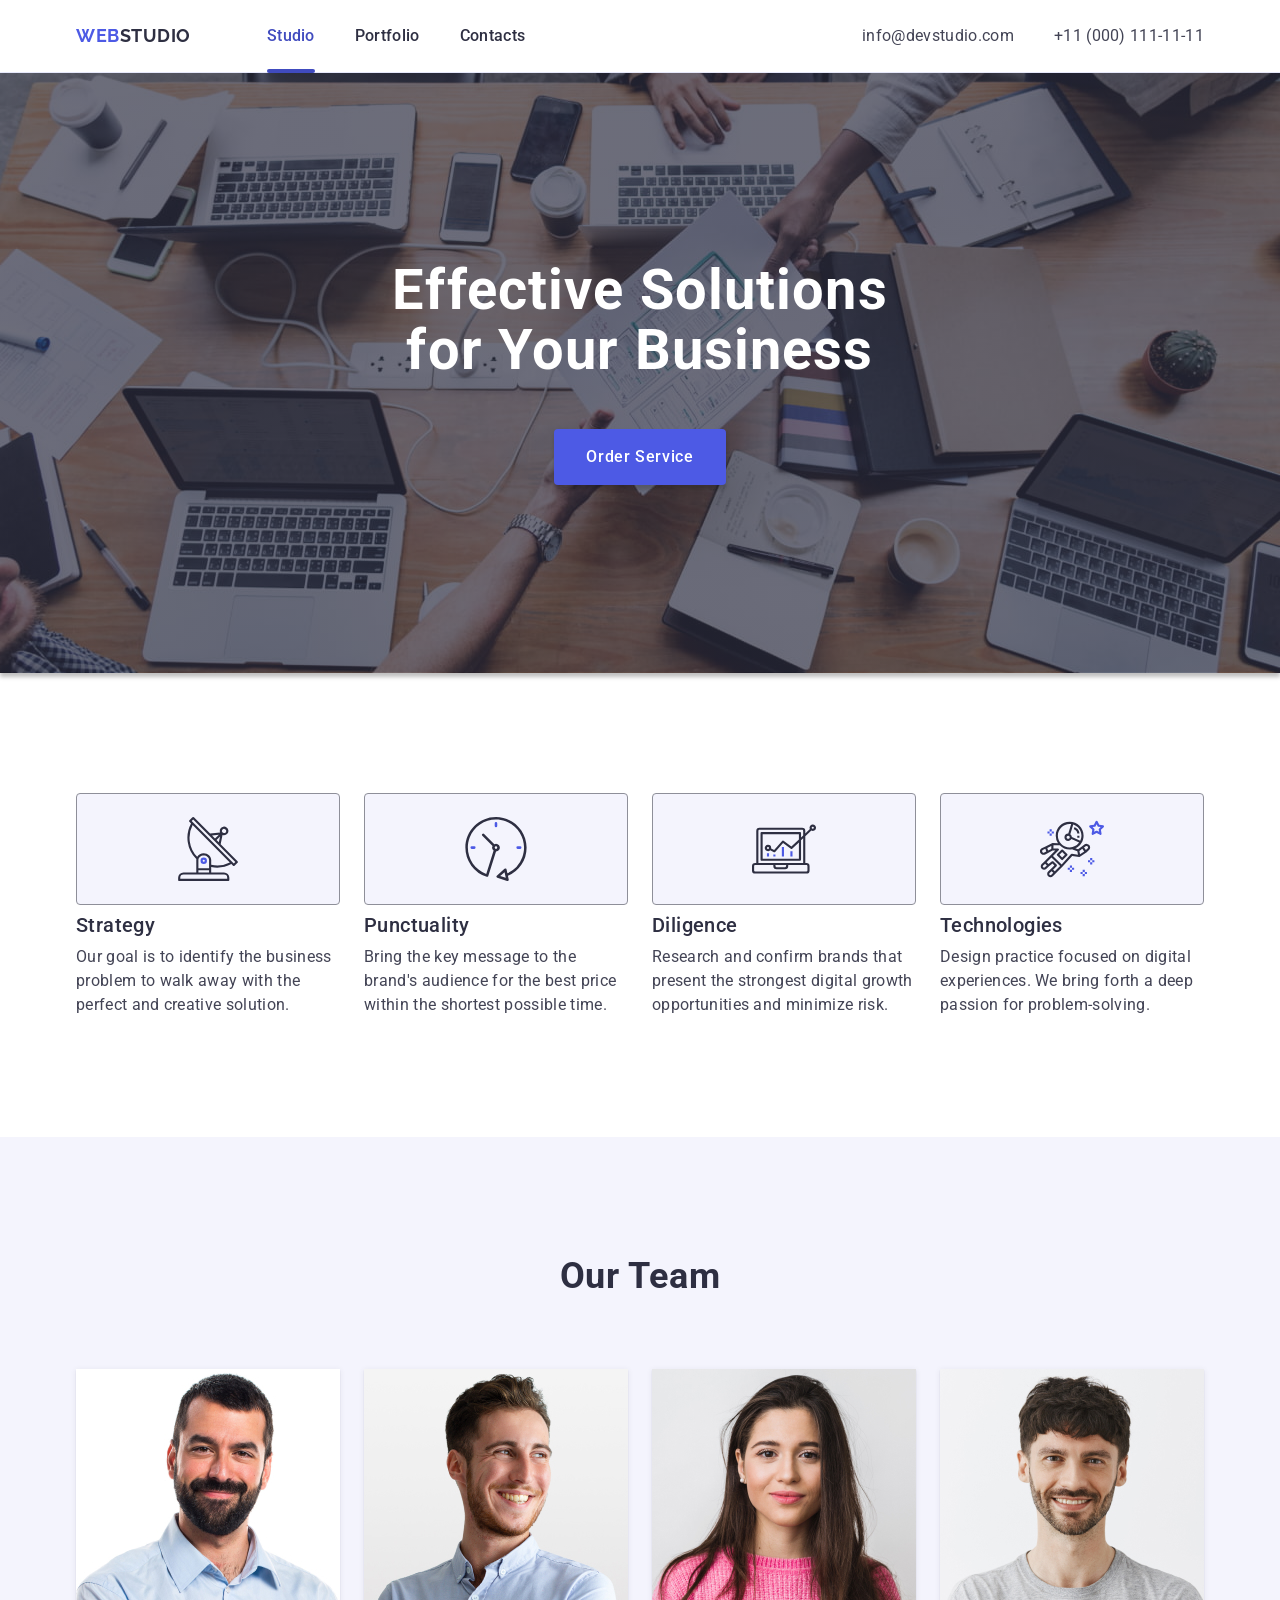
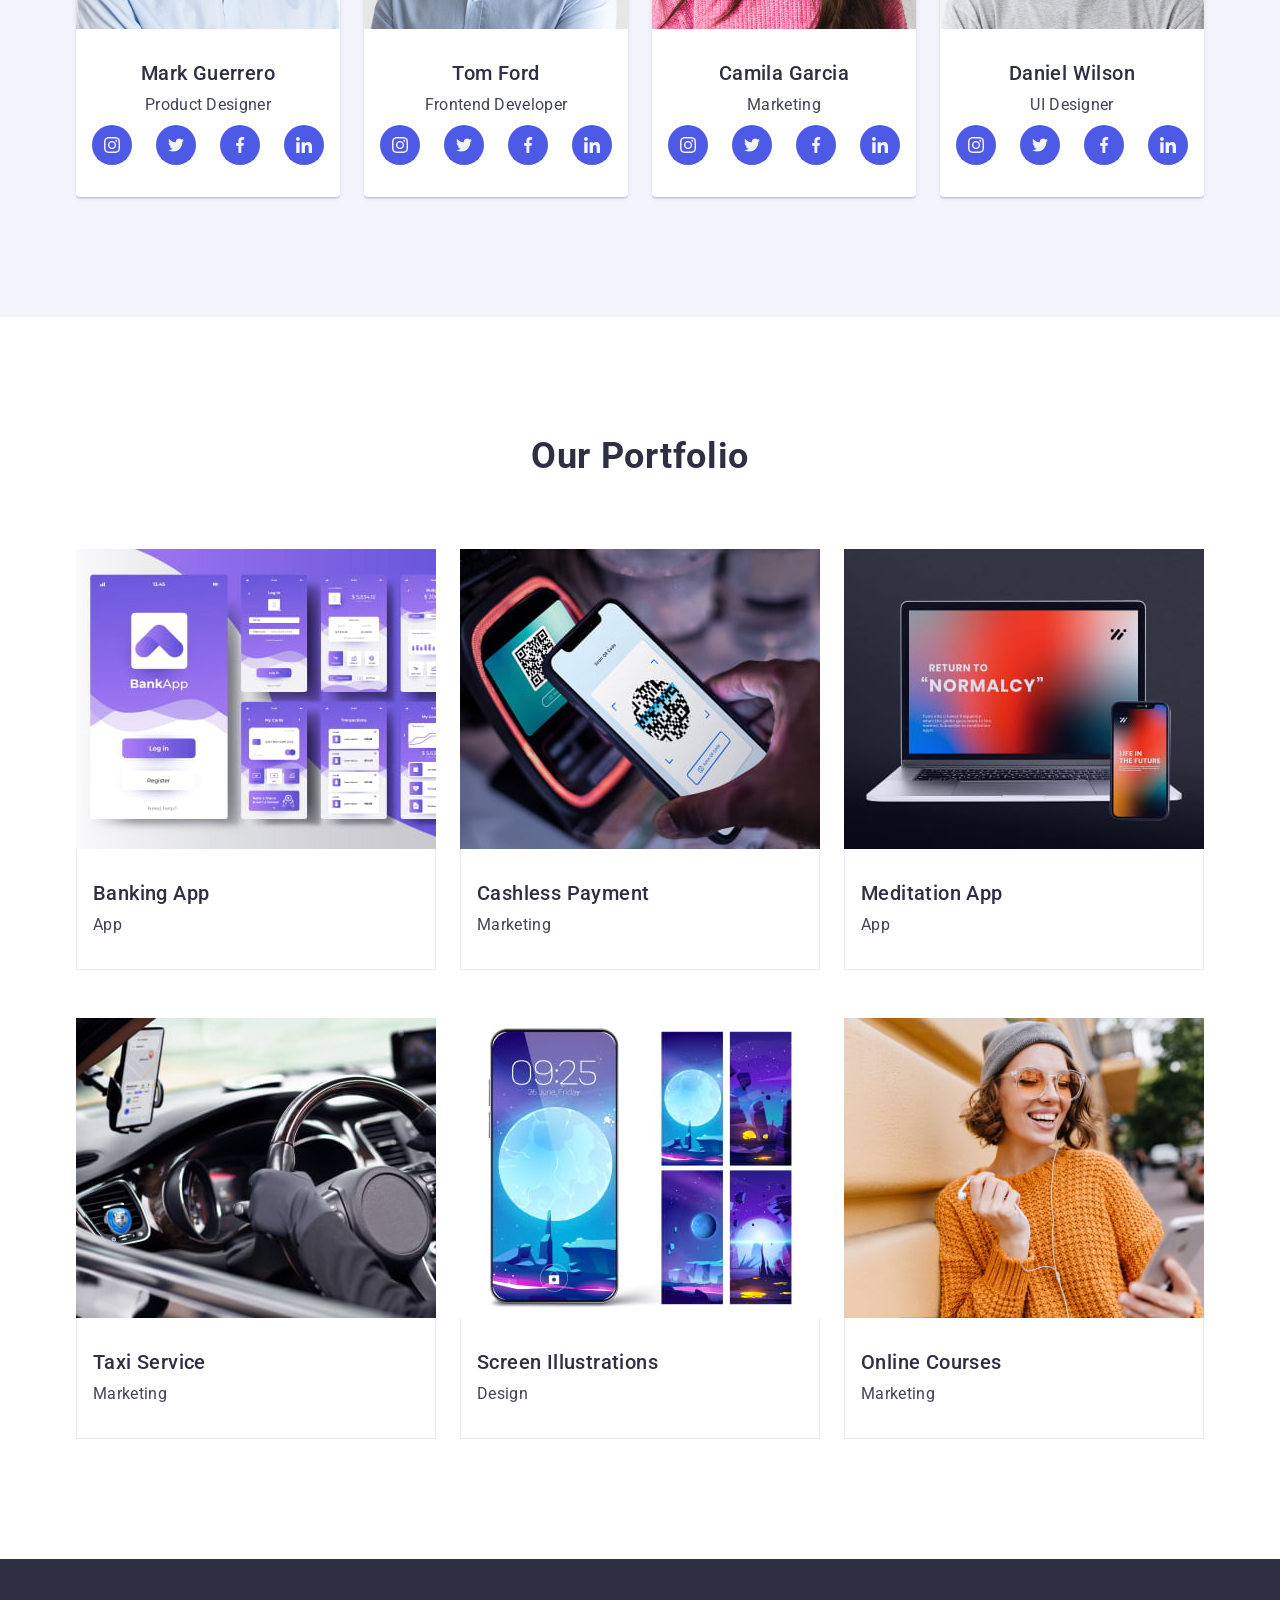
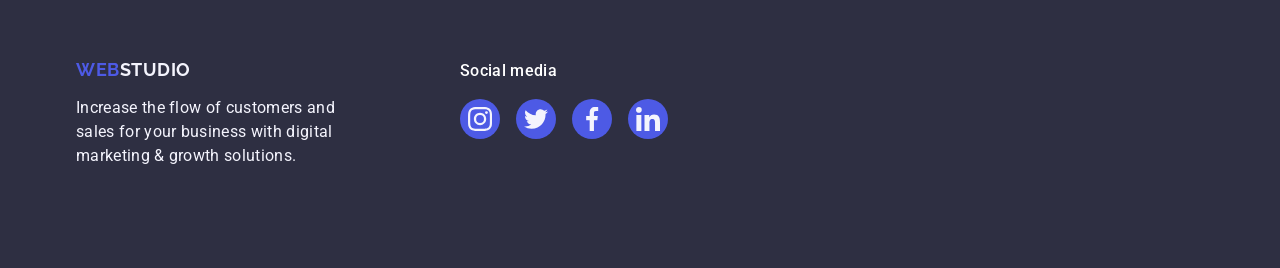
==== commit 7297ada5: "4.1.1. правки для автоперевірки" ====
--- a/index.html
+++ b/index.html
@@ -80,7 +80,7 @@
             <li class="list-section-two">
               <div class="icon-container">
                 <svg width="64" height="64">
-                  <use href="./images/icon-sprite-opt.svg#icon-antenna"></use>
+                  <use href="./images/icons.svg#icon-antenna"></use>
                 </svg>
               </div>
               <h3 class="heading-advantages">Strategy</h3>
@@ -92,7 +92,7 @@
             <li class="list-section-two">
               <div class="icon-container">
                 <svg width="64" height="64">
-                  <use href="./images/icon-sprite-opt.svg#icon-clock"></use>
+                  <use href="./images/icons.svg#icon-clock"></use>
                 </svg>
               </div>
               <h3 class="heading-advantages">Punctuality</h3>
@@ -104,7 +104,7 @@
             <li class="list-section-two">
               <div class="icon-container">
                 <svg width="64" height="64">
-                  <use href="./images/icon-sprite-opt.svg#icon-diagram"></use>
+                  <use href="./images/icons.svg#icon-diagram"></use>
                 </svg>
               </div>
               <h3 class="heading-advantages">Diligence</h3>
@@ -116,7 +116,7 @@
             <li class="list-section-two">
               <div class="icon-container">
                 <svg width="64" height="64">
-                  <use href="./images/icon-sprite-opt.svg#icon-astronaut"></use>
+                  <use href="./images/icons.svg#icon-astronaut"></use>
                 </svg>
               </div>
               <h3 class="heading-advantages">Technologies</h3>
@@ -146,37 +146,29 @@
                 <ul class="list-elements team-social-media">
                   <li class="team-social-media-item">
                     <a href="#" class="social-media-link">
-                      <svg width="16" height="16">
-                        <use
-                          href="./images/icon-sprite-opt.svg#icon-instagram"
-                        ></use>
-                      </svg>
-                    </a>
-                  </li>
-                  <li class="team-social-media-item">
-                    <a href="#" class="social-media-link">
-                      <svg width="16" height="16">
-                        <use
-                          href="./images/icon-sprite-opt.svg#icon-twitter"
-                        ></use>
-                      </svg>
-                    </a>
-                  </li>
-                  <li class="team-social-media-item">
-                    <a href="#" class="social-media-link">
-                      <svg width="16" height="16">
-                        <use
-                          href="./images/icon-sprite-opt.svg#icon-facebook"
-                        ></use>
-                      </svg>
-                    </a>
-                  </li>
-                  <li class="team-social-media-item">
-                    <a href="#" class="social-media-link">
-                      <svg width="16" height="16">
-                        <use
-                          href="./images/icon-sprite-opt.svg#icon-linkedin"
-                        ></use>
+                      <svg width="16" height="16" class="social-media-icon">
+                        <use href="./images/icons.svg#icon-instagram"></use>
+                      </svg>
+                    </a>
+                  </li>
+                  <li class="team-social-media-item">
+                    <a href="#" class="social-media-link">
+                      <svg width="16" height="16" class="social-media-icon">
+                        <use href="./images/icons.svg#icon-twitter"></use>
+                      </svg>
+                    </a>
+                  </li>
+                  <li class="team-social-media-item">
+                    <a href="#" class="social-media-link">
+                      <svg width="16" height="16" class="social-media-icon">
+                        <use href="./images/icons.svg#icon-facebook"></use>
+                      </svg>
+                    </a>
+                  </li>
+                  <li class="team-social-media-item">
+                    <a href="#" class="social-media-link">
+                      <svg width="16" height="16" class="social-media-icon">
+                        <use href="./images/icons.svg#icon-linkedin"></use>
                       </svg>
                     </a>
                   </li>
@@ -192,37 +184,29 @@
                 <ul class="list-elements team-social-media">
                   <li class="team-social-media-item">
                     <a href="#" class="social-media-link">
-                      <svg width="16" height="16">
-                        <use
-                          href="./images/icon-sprite-opt.svg#icon-instagram"
-                        ></use>
-                      </svg>
-                    </a>
-                  </li>
-                  <li class="team-social-media-item">
-                    <a href="#" class="social-media-link">
-                      <svg width="16" height="16">
-                        <use
-                          href="./images/icon-sprite-opt.svg#icon-twitter"
-                        ></use>
-                      </svg>
-                    </a>
-                  </li>
-                  <li class="team-social-media-item">
-                    <a href="#" class="social-media-link">
-                      <svg width="16" height="16">
-                        <use
-                          href="./images/icon-sprite-opt.svg#icon-facebook"
-                        ></use>
-                      </svg>
-                    </a>
-                  </li>
-                  <li class="team-social-media-item">
-                    <a href="#" class="social-media-link">
-                      <svg width="16" height="16">
-                        <use
-                          href="./images/icon-sprite-opt.svg#icon-linkedin"
-                        ></use>
+                      <svg width="16" height="16" class="social-media-icon">
+                        <use href="./images/icons.svg#icon-instagram"></use>
+                      </svg>
+                    </a>
+                  </li>
+                  <li class="team-social-media-item">
+                    <a href="#" class="social-media-link">
+                      <svg width="16" height="16" class="social-media-icon">
+                        <use href="./images/icons.svg#icon-twitter"></use>
+                      </svg>
+                    </a>
+                  </li>
+                  <li class="team-social-media-item">
+                    <a href="#" class="social-media-link">
+                      <svg width="16" height="16" class="social-media-icon">
+                        <use href="./images/icons.svg#icon-facebook"></use>
+                      </svg>
+                    </a>
+                  </li>
+                  <li class="team-social-media-item">
+                    <a href="#" class="social-media-link">
+                      <svg width="16" height="16" class="social-media-icon">
+                        <use href="./images/icons.svg#icon-linkedin"></use>
                       </svg>
                     </a>
                   </li>
@@ -242,37 +226,29 @@
                 <ul class="list-elements team-social-media">
                   <li class="team-social-media-item">
                     <a href="#" class="social-media-link">
-                      <svg width="16" height="16">
-                        <use
-                          href="./images/icon-sprite-opt.svg#icon-instagram"
-                        ></use>
-                      </svg>
-                    </a>
-                  </li>
-                  <li class="team-social-media-item">
-                    <a href="#" class="social-media-link">
-                      <svg width="16" height="16">
-                        <use
-                          href="./images/icon-sprite-opt.svg#icon-twitter"
-                        ></use>
-                      </svg>
-                    </a>
-                  </li>
-                  <li class="team-social-media-item">
-                    <a href="#" class="social-media-link">
-                      <svg width="16" height="16">
-                        <use
-                          href="./images/icon-sprite-opt.svg#icon-facebook"
-                        ></use>
-                      </svg>
-                    </a>
-                  </li>
-                  <li class="team-social-media-item">
-                    <a href="#" class="social-media-link">
-                      <svg width="16" height="16">
-                        <use
-                          href="./images/icon-sprite-opt.svg#icon-linkedin"
-                        ></use>
+                      <svg width="16" height="16" class="social-media-icon">
+                        <use href="./images/icons.svg#icon-instagram"></use>
+                      </svg>
+                    </a>
+                  </li>
+                  <li class="team-social-media-item">
+                    <a href="#" class="social-media-link">
+                      <svg width="16" height="16" class="social-media-icon">
+                        <use href="./images/icons.svg#icon-twitter"></use>
+                      </svg>
+                    </a>
+                  </li>
+                  <li class="team-social-media-item">
+                    <a href="#" class="social-media-link">
+                      <svg width="16" height="16" class="social-media-icon">
+                        <use href="./images/icons.svg#icon-facebook"></use>
+                      </svg>
+                    </a>
+                  </li>
+                  <li class="team-social-media-item">
+                    <a href="#" class="social-media-link">
+                      <svg width="16" height="16" class="social-media-icon">
+                        <use href="./images/icons.svg#icon-linkedin"></use>
                       </svg>
                     </a>
                   </li>
@@ -292,37 +268,29 @@
                 <ul class="list-elements team-social-media">
                   <li class="team-social-media-item">
                     <a href="#" class="social-media-link">
-                      <svg width="16" height="16">
-                        <use
-                          href="./images/icon-sprite-opt.svg#icon-instagram"
-                        ></use>
-                      </svg>
-                    </a>
-                  </li>
-                  <li class="team-social-media-item">
-                    <a href="#" class="social-media-link">
-                      <svg width="16" height="16">
-                        <use
-                          href="./images/icon-sprite-opt.svg#icon-twitter"
-                        ></use>
-                      </svg>
-                    </a>
-                  </li>
-                  <li class="team-social-media-item">
-                    <a href="#" class="social-media-link">
-                      <svg width="16" height="16">
-                        <use
-                          href="./images/icon-sprite-opt.svg#icon-facebook"
-                        ></use>
-                      </svg>
-                    </a>
-                  </li>
-                  <li class="team-social-media-item">
-                    <a href="#" class="social-media-link">
-                      <svg width="16" height="16">
-                        <use
-                          href="./images/icon-sprite-opt.svg#icon-linkedin"
-                        ></use>
+                      <svg width="16" height="16" class="social-media-icon">
+                        <use href="./images/icons.svg#icon-instagram"></use>
+                      </svg>
+                    </a>
+                  </li>
+                  <li class="team-social-media-item">
+                    <a href="#" class="social-media-link">
+                      <svg width="16" height="16" class="social-media-icon">
+                        <use href="./images/icons.svg#icon-twitter"></use>
+                      </svg>
+                    </a>
+                  </li>
+                  <li class="team-social-media-item">
+                    <a href="#" class="social-media-link">
+                      <svg width="16" height="16" class="social-media-icon">
+                        <use href="./images/icons.svg#icon-facebook"></use>
+                      </svg>
+                    </a>
+                  </li>
+                  <li class="team-social-media-item">
+                    <a href="#" class="social-media-link">
+                      <svg width="16" height="16" class="social-media-icon">
+                        <use href="./images/icons.svg#icon-linkedin"></use>
                       </svg>
                     </a>
                   </li>
@@ -474,29 +442,29 @@
           <ul class="list-elements footer-social-media-list">
             <li class="footer-social-media-item">
               <a href="#" class="foorer-social-link">
-                <svg width="24" height="24">
-                  <use href="./images/icon-sprite-opt.svg#icon-instagram"></use>
+                <svg width="24" height="24" class="footer-social-icon">
+                  <use href="./images/icons.svg#icon-instagram"></use>
                 </svg>
               </a>
             </li>
             <li class="footer-social-media-item">
               <a href="#" class="foorer-social-link">
-                <svg width="24" height="24">
-                  <use href="./images/icon-sprite-opt.svg#icon-twitter"></use>
+                <svg width="24" height="24" class="footer-social-icon">
+                  <use href="./images/icons.svg#icon-twitter"></use>
                 </svg>
               </a>
             </li>
             <li class="footer-social-media-item">
               <a href="#" class="foorer-social-link">
-                <svg width="24" height="24">
-                  <use href="./images/icon-sprite-opt.svg#icon-facebook"></use>
+                <svg width="24" height="24" class="footer-social-icon">
+                  <use href="./images/icons.svg#icon-facebook"></use>
                 </svg>
               </a>
             </li>
             <li class="footer-social-media-item">
               <a href="#" class="foorer-social-link">
-                <svg width="24" height="24">
-                  <use href="./images/icon-sprite-opt.svg#icon-linkedin"></use>
+                <svg width="24" height="24" class="footer-social-icon">
+                  <use href="./images/icons.svg#icon-linkedin"></use>
                 </svg>
               </a>
             </li>
--- a/css/styles.css
+++ b/css/styles.css
@@ -200,9 +200,9 @@
     ),
     url(../images/bg-people-office-opt.jpg);
   background-repeat: no-repeat;
-  block-size: cover;
+  background-size: cover;
   background-position: center;
-  width: 1440px;
+  max-width: 1440px;
   margin: 0 auto;
   box-shadow: 0 4px 4px 0 rgba(0, 0, 0, 0.25);
 }
@@ -368,6 +368,10 @@
   height: 40px;
 }
 
+.social-media-icon {
+  fill: #f4f4fd;
+}
+
 .social-media-link {
   display: flex;
   align-items: center;
@@ -375,7 +379,6 @@
   width: 100%;
   height: 100%;
   border-radius: 50%;
-  fill: #fff;
   background-color: var(--background-buttons-color);
   transition: background-color 250ms cubic-bezier(0.4, 0, 0.2, 1);
 }
@@ -425,6 +428,10 @@
   border-left: 1px solid #e7e9fc;
   border-right: 1px solid #e7e9fc;
   border-bottom: 1px solid #e7e9fc;
+}
+
+.list-section-four {
+  transition: box-shadow 250ms cubic-bezier(0.4, 0, 0.2, 1);
 }
 
 .list-section-four:hover {
@@ -449,9 +456,7 @@
   top: 0;
   height: 100%;
   transform: translateY(100%);
-  padding-left: 32px;
-  padding-right: 32px;
-  padding-top: 40px;
+  padding: 40px 32px;
   transition: transform 250ms cubic-bezier(0.4, 0, 0.2, 1);
 }
 
@@ -496,7 +501,7 @@
 
 .footer-container-pos {
   display: flex;
-  align-items: center;
+  align-items: baseline;
 }
 
 .footer-logo-container {
@@ -506,7 +511,7 @@
 .footer-paragraph {
   font-weight: 500;
   font-size: 16px;
-  line-height: 1.2;
+  line-height: 1.5;
   letter-spacing: 0.02em;
   color: #fff;
   margin-bottom: 16px;
@@ -519,7 +524,6 @@
   width: 100%;
   height: 100%;
   border-radius: 50%;
-  fill: #fff;
   background-color: var(--background-buttons-color);
   transition: background-color 250ms cubic-bezier(0.4, 0, 0.2, 1);
 }
@@ -540,3 +544,7 @@
   justify-content: center;
   gap: 16px;
 }
+
+.footer-social-icon {
+  fill: #f4f4fd;
+}
